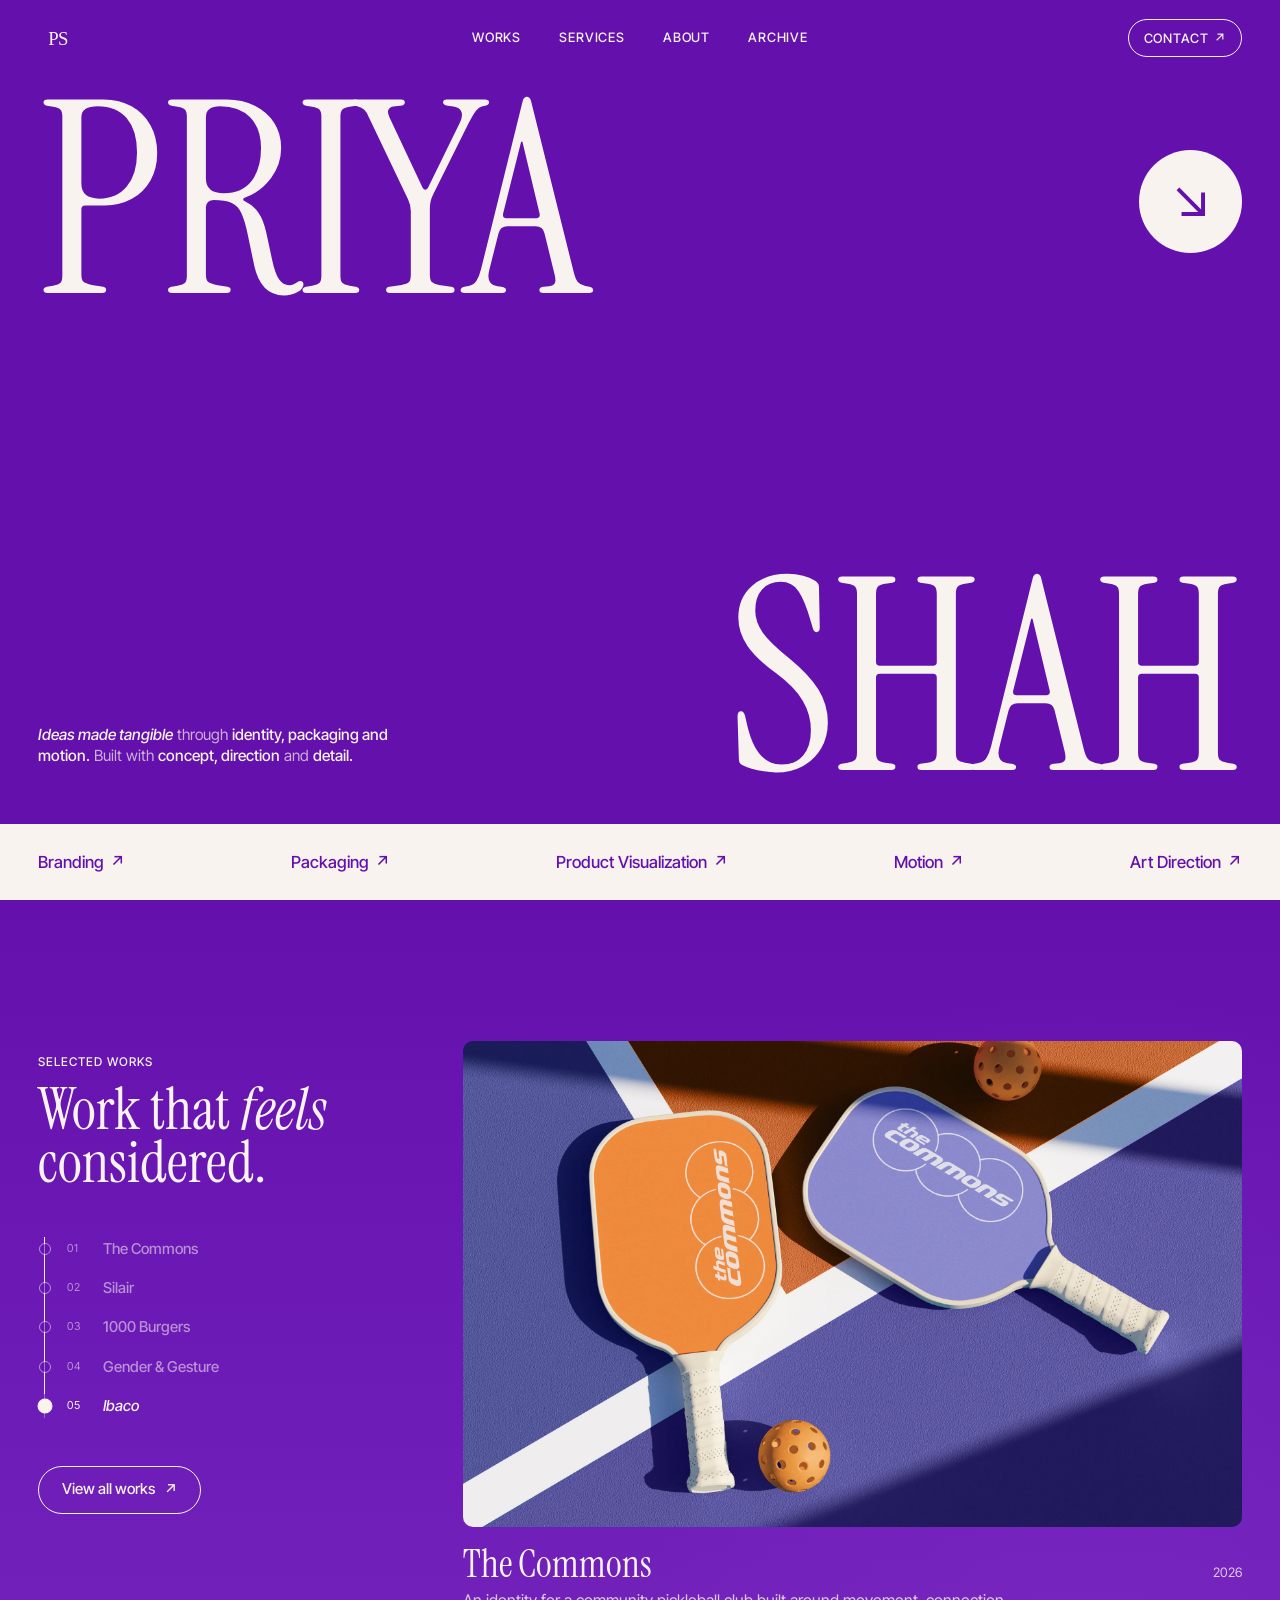
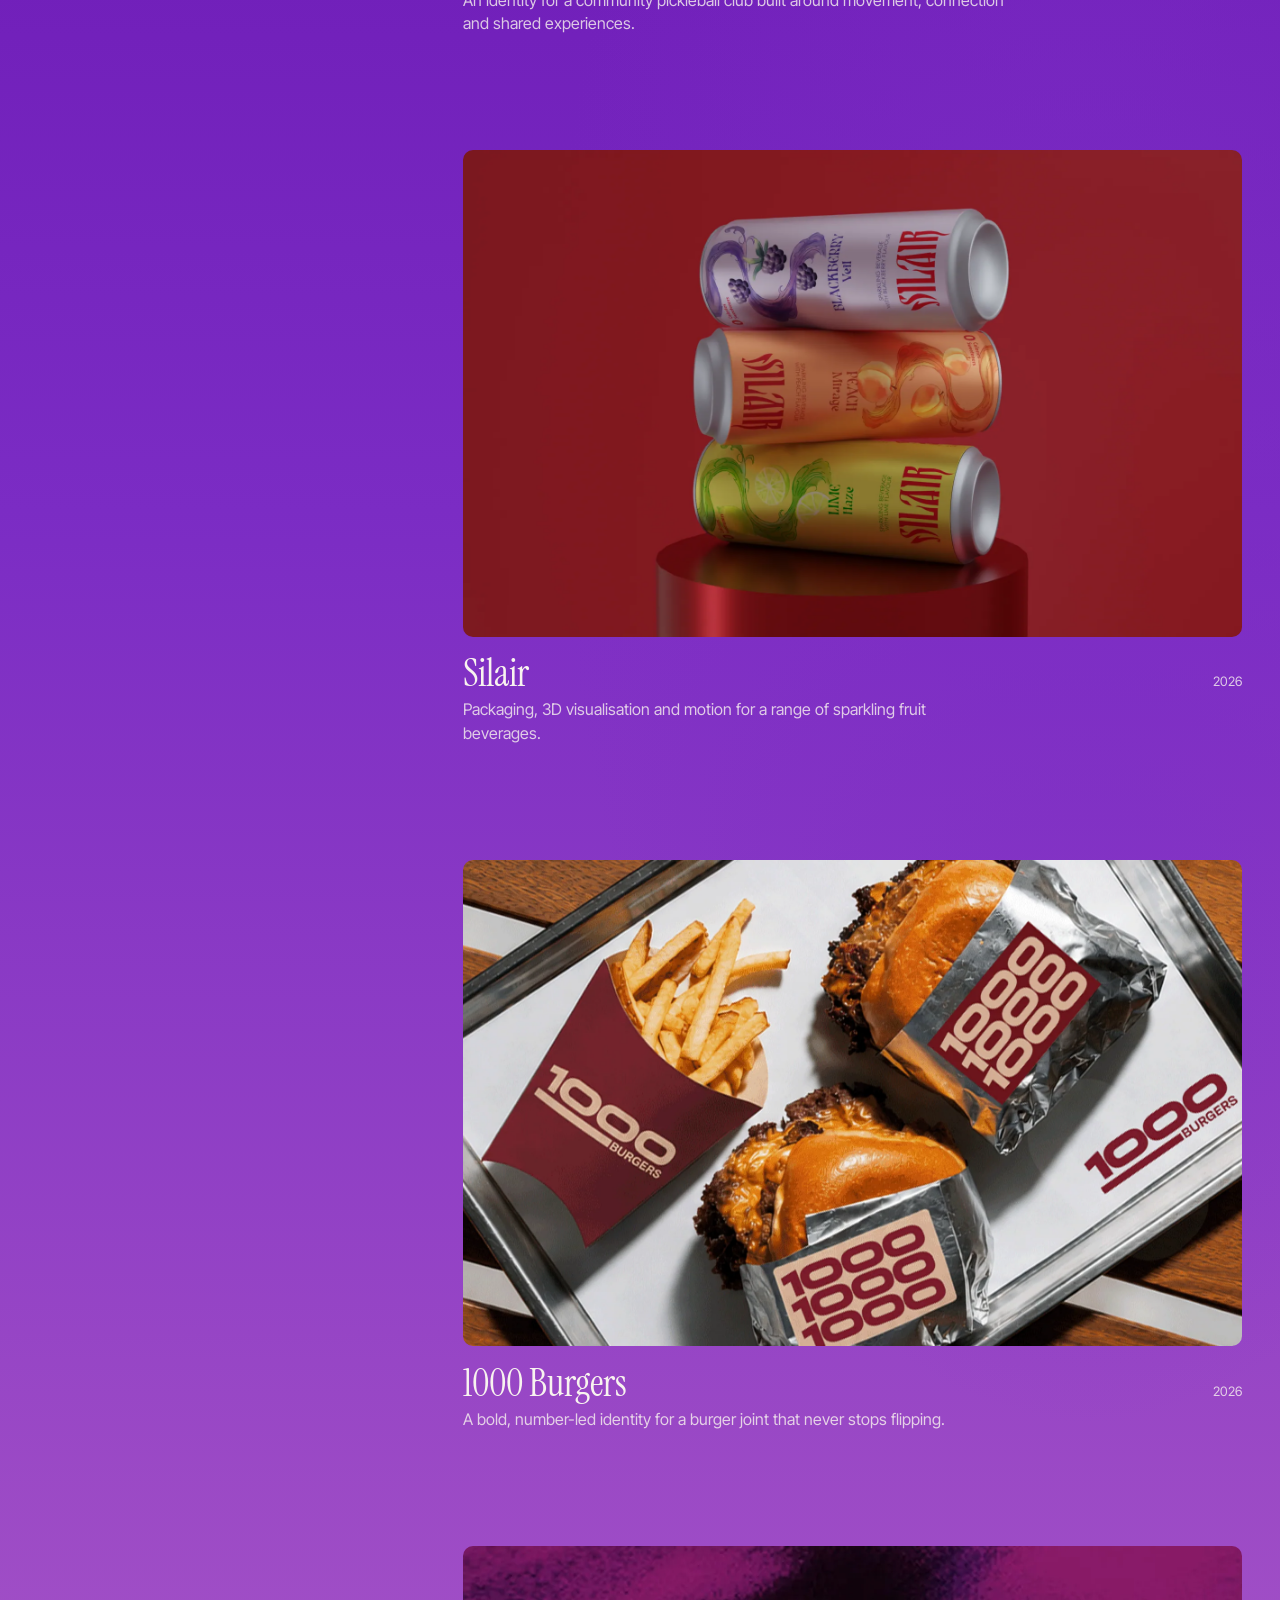
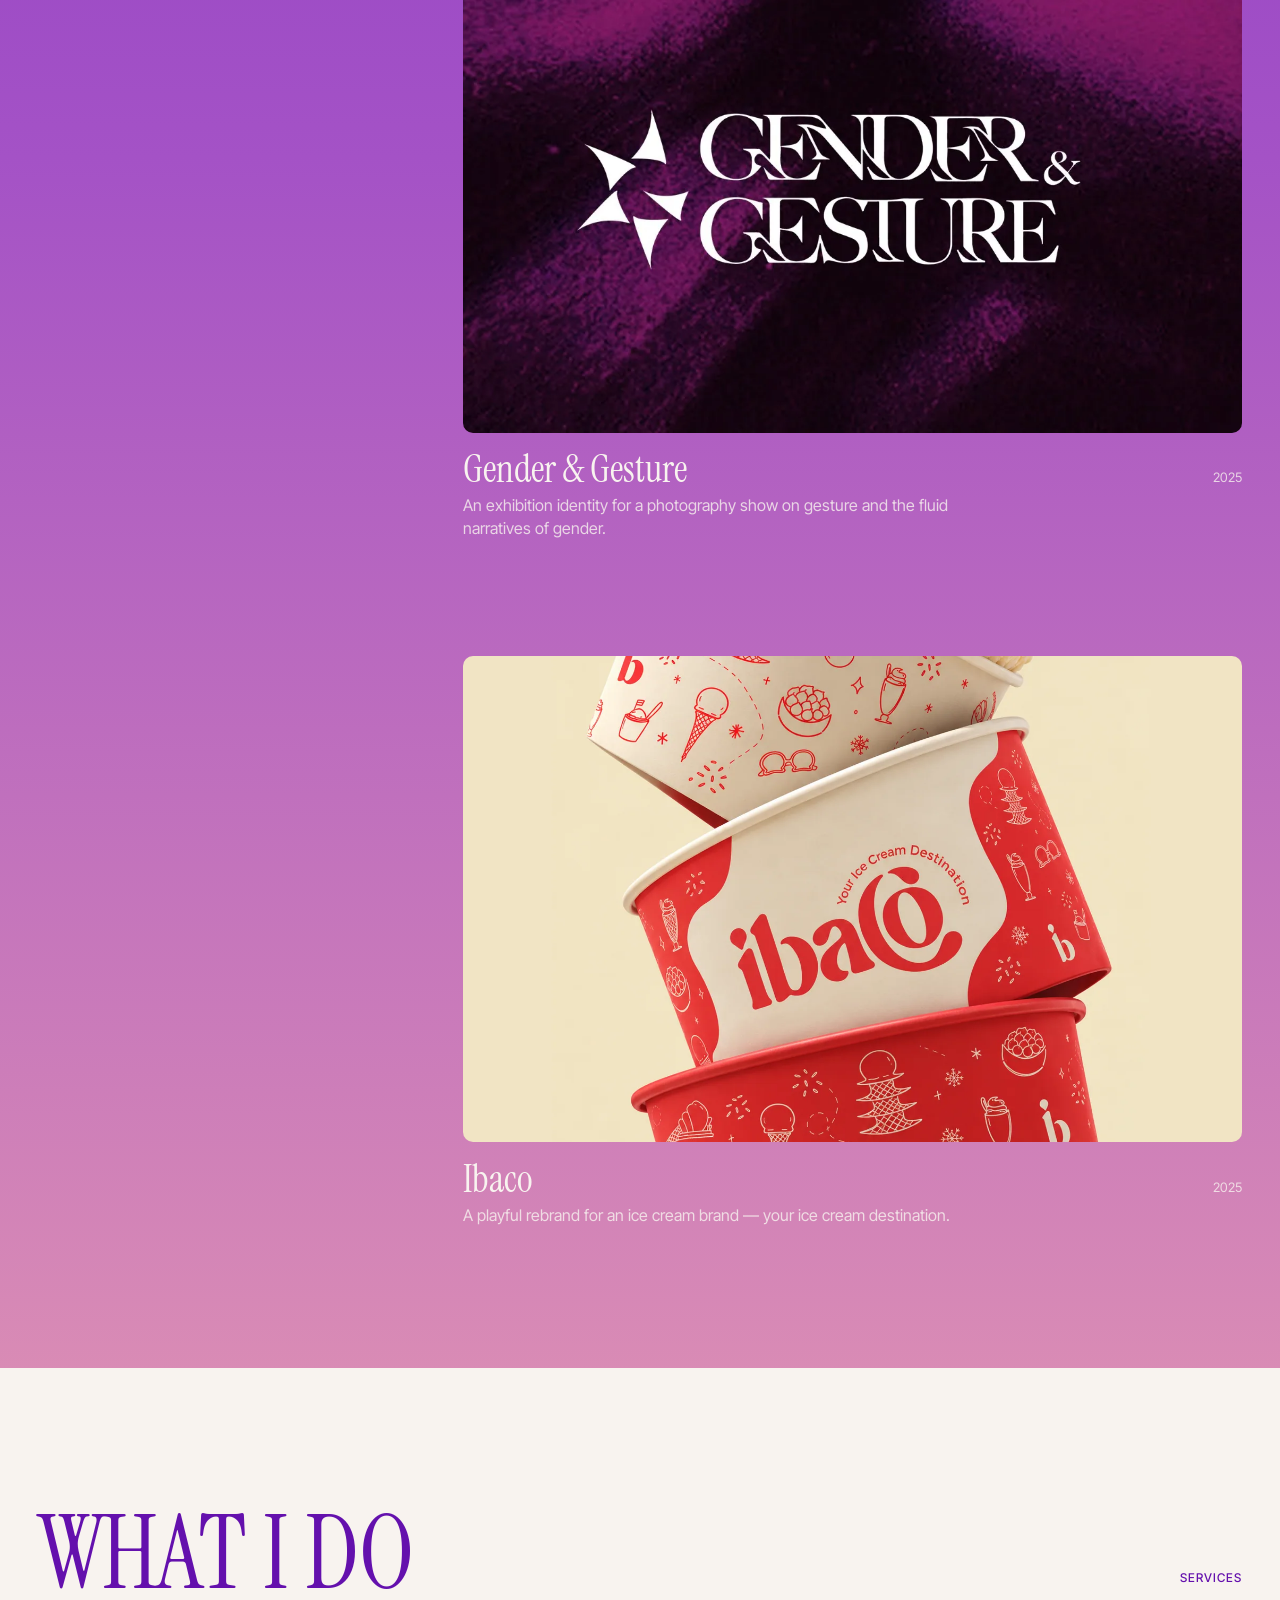
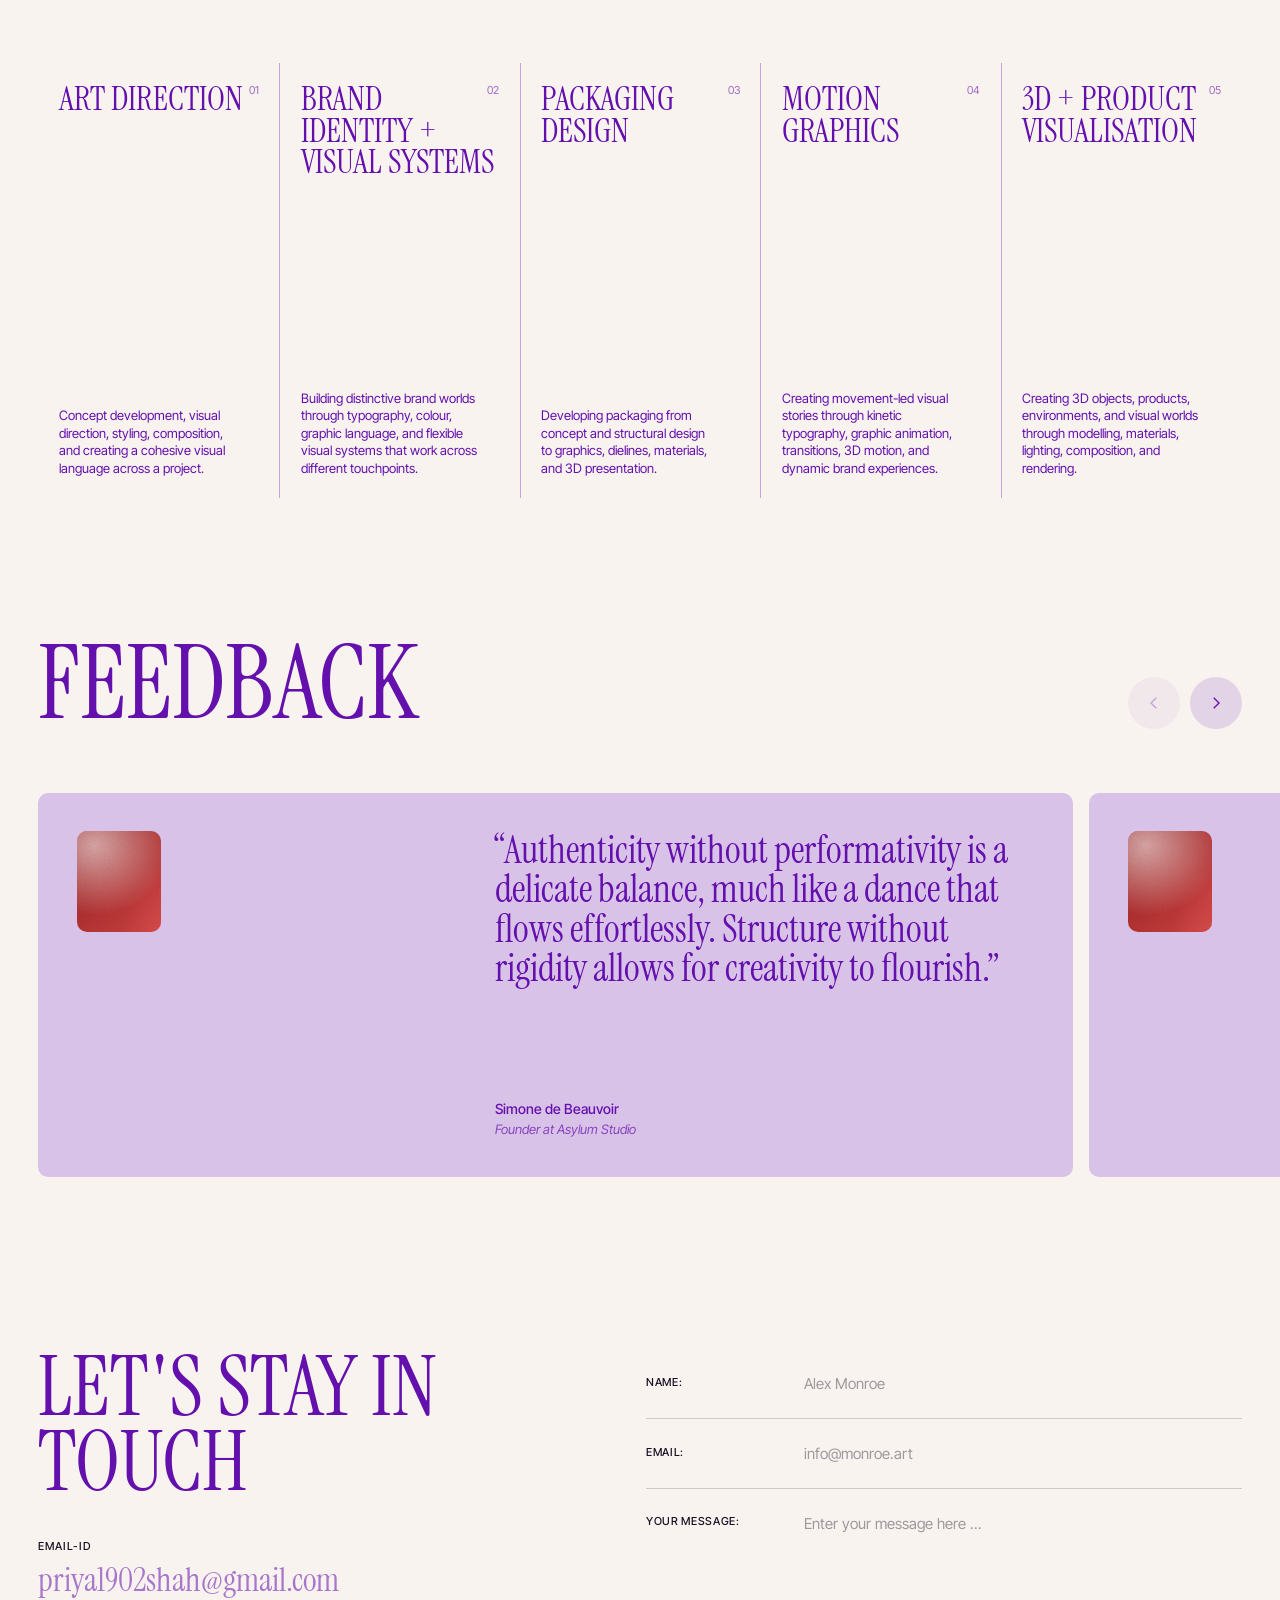
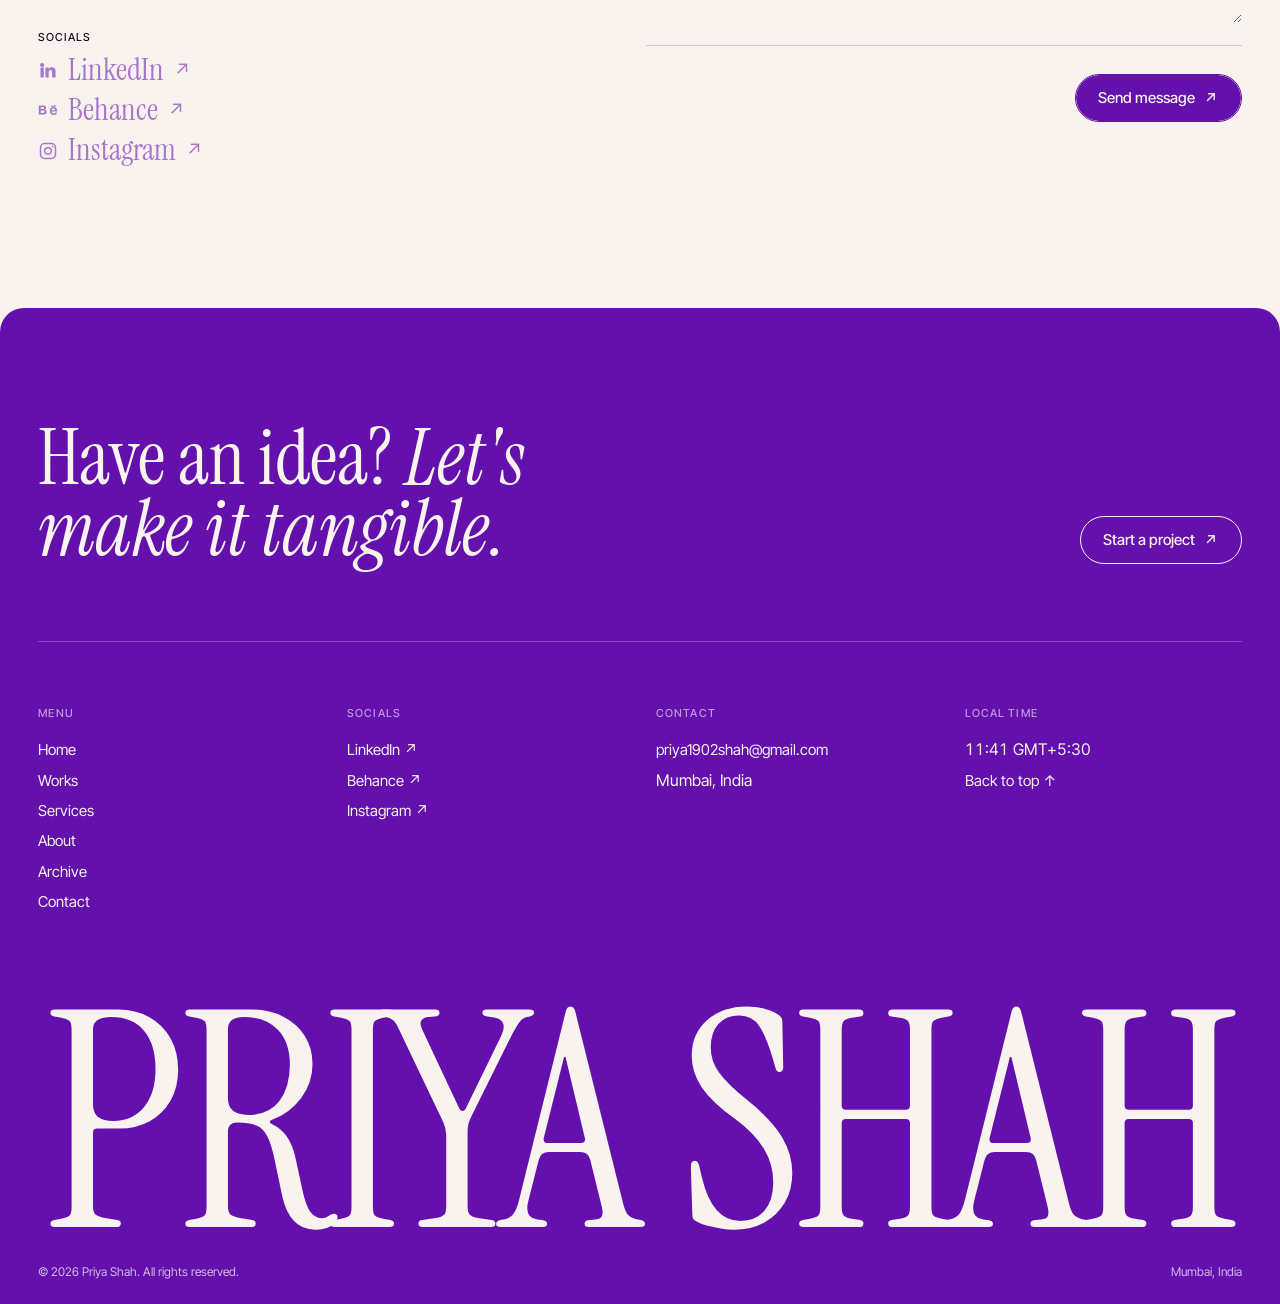
==== index.html @ e9322879 "Portfolio site with projects" ====
<!doctype html>
<html lang="en">
<head>
  <meta charset="utf-8">
  <meta name="viewport" content="width=device-width, initial-scale=1">
  <title>Priya Shah</title>
  <meta name="description" content="">
  <link rel="icon" href="assets/media/logo.svg" type="image/svg+xml">
  <link rel="preconnect" href="https://fonts.googleapis.com">
  <link rel="preconnect" href="https://fonts.gstatic.com" crossorigin>
  <!-- Fallback fonts. Add the licensed Aglio Picasso / Neue Montreal files to assets/fonts to use them instead. -->
  <link rel="stylesheet" href="https://fonts.googleapis.com/css2?family=Instrument+Serif:ital@0;1&family=Inter+Tight:ital,wght@0,400;0,500;1,400;1,500&display=swap">
  <link rel="stylesheet" href="assets/css/style.css">
</head>
<body data-page="home">
  <div class="loader" aria-hidden="true"><span>PS</span></div>
  <div id="app"></div>
  <script src="assets/js/main.js" defer></script>
</body>
</html>
---- assets/css/style.css ----
/* =========================================================
   Priya Shah — Portfolio
   Colours, fonts and radius are set from content/site.json
   (theme). The values below are only fallbacks.
   ========================================================= */

:root {
  --primary: #6410AD;
  --base: #F8F3EF;
  --ink: #1B1023;
  --tint: #D9C2E8;
  --radius: 10px;
  --font-display: "Aglio Picasso", "Instrument Serif", "Times New Roman", serif;
  --font-body: "Neue Montreal", "Inter Tight", "Helvetica Neue", Arial, sans-serif;

  --gutter: clamp(1rem, 3vw, 2.75rem);
  --header-h: 76px;
  --ease: cubic-bezier(.2, .8, .2, 1);
  --ease-io: cubic-bezier(.65, 0, .35, 1);
  --line: color-mix(in srgb, var(--primary) 35%, transparent);
}

*,
*::before,
*::after { box-sizing: border-box; }

html { -webkit-text-size-adjust: 100%; scroll-behavior: smooth; }
html.lock { overflow: hidden; }

body {
  margin: 0;
  background: var(--base);
  color: var(--primary);
  font-family: var(--font-body);
  font-size: 16px;
  line-height: 1.45;
  -webkit-font-smoothing: antialiased;
  text-rendering: optimizeLegibility;
  overflow-x: hidden;
}

img, video { display: block; max-width: 100%; }
a { color: inherit; text-decoration: none; }
button { font: inherit; color: inherit; background: none; border: 0; padding: 0; cursor: pointer; }
input, textarea { font: inherit; color: inherit; }
::selection { background: var(--primary); color: var(--base); }

.wrap { padding-inline: var(--gutter); }
.display { font-family: var(--font-display); font-weight: 400; line-height: .9; letter-spacing: -.01em; }
.eyebrow { font-size: 12px; letter-spacing: .08em; text-transform: uppercase; font-weight: 500; }
.sr-only { position: absolute; width: 1px; height: 1px; overflow: hidden; clip: rect(0 0 0 0); white-space: nowrap; }
em { font-style: italic; }

/* ---------- Loader ---------- */
.loader {
  position: fixed; inset: 0; z-index: 200; background: var(--primary);
  display: grid; place-items: center; transition: transform .9s var(--ease-io) .1s;
}
.loader span { font-family: var(--font-display); color: var(--base); font-size: clamp(3rem, 10vw, 7rem); animation: pulse 1.2s ease-in-out infinite; }
.is-ready .loader { transform: translateY(-100%); }
@keyframes pulse { 50% { opacity: .35; } }

/* ---------- Media + placeholders (10px radius everywhere) ---------- */
.media {
  position: relative; overflow: hidden; border-radius: var(--radius);
  background: var(--tint); isolation: isolate;
}
.media > img, .media > video { width: 100%; height: 100%; object-fit: cover; }
.media .hover-video { position: absolute; inset: 0; opacity: 0; transition: opacity .5s var(--ease); }
.ph {
  position: absolute; inset: 0;
  background:
    radial-gradient(120% 90% at 15% 10%, var(--c3, #fff) 0%, transparent 55%),
    radial-gradient(90% 120% at 90% 90%, var(--c2, #b07bdb) 0%, transparent 60%),
    linear-gradient(135deg, var(--c1, #6410AD), var(--c2, #b07bdb));
  background-size: 140% 140%;
  background-position: 0% 0%;
  transition: background-position 1.6s var(--ease);
}
.ph::after { /* film grain */
  content: ""; position: absolute; inset: 0; opacity: .22; mix-blend-mode: overlay;
  background-image: url("data:image/svg+xml,%3Csvg xmlns='http://www.w3.org/2000/svg' width='160' height='160'%3E%3Cfilter id='n'%3E%3CfeTurbulence type='fractalNoise' baseFrequency='.9' numOctaves='3'/%3E%3C/filter%3E%3Crect width='100%25' height='100%25' filter='url(%23n)'/%3E%3C/svg%3E");
}
.ph-label {
  position: absolute; left: 50%; top: 50%; transform: translate(-50%, -50%); z-index: 1;
  font-size: 11px; letter-spacing: .1em; text-transform: uppercase; color: rgba(255,255,255,.85);
  border: 1px dashed rgba(255,255,255,.55); border-radius: 999px; padding: .45em 1em; white-space: nowrap;
  display: inline-flex; gap: .5em; align-items: center;
}
.ph.is-video .ph-label::before { content: "▶"; font-size: 9px; }
.media.is-playing .ph { background-position: 100% 100%; }
.media.is-playing .hover-video { opacity: 1; }

/* ---------- Buttons: pill + italic text swap ---------- */
.btn {
  --bg: var(--primary); --fg: var(--base);
  position: relative; display: inline-flex; align-items: center; gap: .6em;
  height: 48px; padding: 0 1.5em; border-radius: 999px; overflow: hidden;
  border: 1px solid var(--bg); color: var(--bg); font-size: 15px; font-weight: 500;
  isolation: isolate; transition: color .45s var(--ease);
}
.btn::before {
  content: ""; position: absolute; inset: 0; z-index: -1; background: var(--bg);
  border-radius: 999px; transform: translateY(101%) scale(1, .6); transform-origin: bottom;
  transition: transform .55s var(--ease), border-radius .55s var(--ease);
}
.btn:hover::before, .btn:focus-visible::before { transform: translateY(0) scale(1, 1); }
.btn:hover, .btn:focus-visible { color: var(--fg); }
.btn.is-solid { color: var(--fg); }
.btn.is-solid::before { transform: none; }
.btn.is-solid:hover { color: var(--bg); }
.btn.is-solid:hover::before { transform: translateY(-101%) scale(1, .6); }
.btn.is-light { --bg: var(--base); --fg: var(--primary); }
.btn-arrow { display: inline-block; transition: transform .45s var(--ease); }
.btn:hover .btn-arrow { transform: rotate(45deg); }

.swap { position: relative; display: inline-block; overflow: hidden; vertical-align: top; line-height: 1.25; }
.swap > span { display: block; transition: transform .5s var(--ease); }
.swap > span + span { position: absolute; inset: 0; transform: translateY(105%); font-style: italic; }
a:hover > .swap > span:first-child, button:hover > .swap > span:first-child,
a:focus-visible > .swap > span:first-child { transform: translateY(-105%); }
a:hover > .swap > span + span, button:hover > .swap > span + span,
a:focus-visible > .swap > span + span { transform: translateY(0); }

/* ---------- Custom cursor (inverted) ---------- */
.cursor {
  position: fixed; left: 0; top: 0; z-index: 300; pointer-events: none;
  width: 14px; height: 14px; margin: -7px 0 0 -7px; border-radius: 999px;
  background: #fff; mix-blend-mode: difference;
  transition: width .35s var(--ease), height .35s var(--ease), margin .35s var(--ease), background .3s, opacity .3s;
  display: grid; place-items: center; opacity: 0;
}
.cursor.is-visible { opacity: 1; }
.cursor.is-link { width: 46px; height: 46px; margin: -23px 0 0 -23px; }
.cursor.is-label {
  width: 124px; height: 44px; margin: -22px 0 0 -62px; mix-blend-mode: normal;
  background: var(--base); color: var(--primary); box-shadow: 0 10px 30px -10px rgba(0,0,0,.35);
}
.cursor-text { font-size: 13px; font-weight: 500; white-space: nowrap; opacity: 0; transform: scale(.6); transition: opacity .25s, transform .35s var(--ease); }
.cursor.is-label .cursor-text { opacity: 1; transform: none; }
.cursor.is-down { transform: scale(.85); }
@media (hover: hover) and (pointer: fine) {
  .has-cursor, .has-cursor a, .has-cursor button, .has-cursor [data-cursor] { cursor: none; }
  .has-cursor input, .has-cursor textarea { cursor: text; }
}
@media (hover: none), (pointer: coarse) { .cursor { display: none; } }

/* ---------- Reveal on scroll ---------- */
.reveal { opacity: 0; transform: translateY(40px); transition: opacity 1s var(--ease), transform 1.1s var(--ease); transition-delay: var(--d, 0s); }
.reveal.is-in { opacity: 1; transform: none; }
.reveal-line { display: block; overflow: hidden; }
.reveal-line > span { display: block; transform: translateY(105%); transition: transform 1.1s var(--ease); transition-delay: var(--d, 0s); }
.is-in .reveal-line > span, .reveal-line.is-in > span { transform: none; }
@media (prefers-reduced-motion: reduce) {
  .reveal, .reveal-line > span { opacity: 1; transform: none; transition: none; }
  html { scroll-behavior: auto; }
}

/* ---------- Header (sticky) ---------- */
.header {
  position: fixed; inset: 0 0 auto 0; z-index: 100; height: var(--header-h);
  display: grid; grid-template-columns: 1fr auto 1fr; align-items: center; gap: 1rem;
  padding-inline: var(--gutter); color: var(--primary);
  transition: color .4s var(--ease), background .4s var(--ease), transform .5s var(--ease), height .4s var(--ease);
}
.header::before {
  content: ""; position: absolute; inset: 0; z-index: -1; opacity: 0;
  background: color-mix(in srgb, var(--base) 82%, transparent);
  backdrop-filter: blur(14px); -webkit-backdrop-filter: blur(14px);
  border-bottom: 1px solid color-mix(in srgb, var(--primary) 12%, transparent);
  transition: opacity .4s var(--ease);
}
.on-dark .header { color: var(--base); }
.is-scrolled .header { color: var(--primary); height: 64px; }
.is-scrolled .header::before { opacity: 1; }
.is-hidden-header .header { transform: translateY(-100%); }
.header-logo { justify-self: start; display: flex; align-items: center; gap: .7rem; height: 40px; }
.header-logo img { height: 100%; width: auto; border-radius: 8px; }
.header-logo-name { font-family: var(--font-display); font-size: 22px; line-height: 1; }
.header-nav { display: flex; gap: clamp(1.25rem, 3vw, 2.75rem); }
.header-nav a, .header-cta { font-size: 13px; letter-spacing: .06em; text-transform: uppercase; font-weight: 500; }
.header-nav a { position: relative; padding: .3em 0; }
.header-nav a::after {
  content: ""; position: absolute; left: 0; right: 0; bottom: 0; height: 1px; background: currentColor;
  transform: scaleX(0); transform-origin: right; transition: transform .45s var(--ease);
}
.header-nav a:hover::after, .header-nav a.is-active::after { transform: scaleX(1); transform-origin: left; }
.header-right { justify-self: end; display: flex; align-items: center; gap: 1.25rem; }
.header-cta { display: inline-flex; align-items: center; gap: .35em; height: 38px; padding: 0 1.1em; border: 1px solid currentColor; border-radius: 999px; transition: background .35s, color .35s; }
.header-cta:hover { background: currentColor; }
.header-cta:hover .swap { color: var(--base); }
.on-dark:not(.is-scrolled) .header-cta:hover .swap { color: var(--primary); }

.burger { width: 44px; height: 44px; border-radius: 999px; display: none; place-items: center; position: relative; border: 1px solid currentColor; }
.burger span { position: absolute; left: 13px; right: 13px; height: 1.5px; background: currentColor; transition: transform .5s var(--ease), top .5s var(--ease); }
.burger span:nth-child(1) { top: 17px; }
.burger span:nth-child(2) { top: 25px; }
.menu-open .burger span:nth-child(1) { top: 21px; transform: rotate(45deg); }
.menu-open .burger span:nth-child(2) { top: 21px; transform: rotate(-45deg); }
.menu-open .header { color: var(--base); }
.menu-open .header::before { opacity: 0; }

/* Fullscreen menu (monopo-style) */
.menu {
  position: fixed; inset: 0; z-index: 90; background: var(--primary); color: var(--base);
  display: flex; flex-direction: column; justify-content: space-between;
  padding: calc(var(--header-h) + 4vh) var(--gutter) var(--gutter);
  clip-path: inset(0 0 100% 0); transition: clip-path .8s var(--ease-io); visibility: hidden;
}
.menu-open .menu { clip-path: inset(0 0 0 0); visibility: visible; }
.menu-links { list-style: none; margin: 0; padding: 0; }
.menu-links li { overflow: hidden; border-bottom: 1px solid color-mix(in srgb, var(--base) 20%, transparent); }
.menu-links a {
  display: flex; align-items: baseline; gap: 1rem; padding: .15em 0;
  font-family: var(--font-display); font-size: clamp(3rem, 11vw, 7.5rem); line-height: 1.02;
  transform: translateY(110%); transition: transform .9s var(--ease), font-style .2s;
}
.menu-links a small { font-family: var(--font-body); font-size: 12px; letter-spacing: .1em; opacity: .6; }
.menu-links a:hover { font-style: italic; }
.menu-open .menu-links a { transform: none; transition-delay: calc(.25s + var(--i) * .06s); }
.menu-foot { display: flex; flex-wrap: wrap; justify-content: space-between; gap: 1rem; font-size: 14px; opacity: 0; transition: opacity .6s .5s; }
.menu-open .menu-foot { opacity: 1; }
.menu-foot .socials { display: flex; gap: 1.25rem; }

/* ---------- Hero ---------- */
.hero { position: relative; background: var(--primary); color: var(--base); overflow: hidden; }
.hero-bg { position: absolute; inset: 0; z-index: 0; }
.hero-bg img, .hero-bg video { width: 100%; height: 100%; object-fit: cover; }
.hero-inner { position: relative; z-index: 1; min-height: calc(100svh - 76px); padding: calc(var(--header-h) + 2vh) var(--gutter) var(--gutter); display: grid; }
.hero-name { margin: 0; font-family: var(--font-display); font-weight: 400; text-transform: uppercase; line-height: .8; letter-spacing: -.02em; }

.hero--split .hero-inner { grid-template-columns: 1fr auto; grid-template-rows: auto 1fr auto; }
.hero--split .hero-name { display: contents; }
.hero--split .hero-first { grid-column: 1; grid-row: 1; font-size: clamp(6rem, 21vw, 24rem); }
.hero--split .hero-last { grid-column: 1 / -1; grid-row: 3; justify-self: end; font-size: clamp(6rem, 21vw, 24rem); }
.hero--split .hero-tagline { grid-column: 1; grid-row: 2 / 4; align-self: end; margin-bottom: 1.5vw; max-width: 22rem; }
.hero--split .hero-circle { grid-column: 2; grid-row: 1; align-self: center; }

.hero--centered .hero-inner { place-content: center; text-align: center; gap: 4vh; }
.hero--centered .hero-name { white-space: nowrap; }
.hero--centered .hero-tagline { margin-inline: auto; max-width: 22rem; }
.hero--centered .hero-circle { display: none; }

.hero-tagline { font-size: clamp(14px, 1.2vw, 17px); line-height: 1.35; color: color-mix(in srgb, var(--base) 70%, transparent); }
.hero-tagline strong { color: var(--base); font-weight: 500; }
.hero-circle {
  width: clamp(76px, 8vw, 124px); aspect-ratio: 1; border-radius: 999px; background: var(--base); color: var(--primary);
  display: grid; place-items: center; transition: transform .6s var(--ease);
}
.hero-circle svg { width: 42%; height: 42%; transition: transform .6s var(--ease); }
.hero-circle:hover { transform: scale(1.08); }
.hero-circle:hover svg { transform: translate(8%, 8%); }

.hero-strip { background: var(--base); color: var(--primary); }
.hero-strip-inner { display: flex; justify-content: space-between; align-items: center; gap: 1rem; min-height: 76px; }
.hero-strip a { font-size: clamp(15px, 1.3vw, 19px); font-weight: 500; display: inline-flex; gap: .35em; align-items: center; }
.hero-strip .arr { display: inline-block; transition: transform .4s var(--ease); }
.hero-strip a:hover .arr { transform: translate(3px, -3px); }
.hero--centered + .hero-strip .hero-strip-inner { border-top: 1px solid var(--line); margin-top: 6vh; }
.hero--centered + .hero-strip a { font-size: 12px; letter-spacing: .06em; text-transform: uppercase; }
.hero--centered + .hero-strip .sep { opacity: .5; }

/* ---------- Section heads ---------- */
.section { padding-block: clamp(5rem, 11vw, 10rem); position: relative; }
.feedback { padding-bottom: clamp(1rem, 3vw, 2rem); }
.section-head { display: flex; align-items: end; justify-content: space-between; gap: 2rem; margin-bottom: clamp(2.5rem, 5vw, 4.5rem); }
.section-title { font-family: var(--font-display); font-size: clamp(3rem, 8vw, 7.5rem); line-height: .88; margin: 0; text-transform: uppercase; font-weight: 400; }
.rule-title { display: flex; align-items: center; gap: 1rem; margin-bottom: 1.5rem; }
.rule-title h2 { font-family: var(--font-display); font-weight: 400; font-size: clamp(2.2rem, 4vw, 3.5rem); margin: 0; text-transform: uppercase; line-height: 1; }
.rule-title .diamond { width: 12px; height: 12px; background: var(--primary); transform: rotate(45deg); flex: none; }
.rule-title .rule { flex: 1; height: 1px; background: var(--primary); }

/* ---------- Home: Works (monopo-style, sticky sidebar w/ nodes) ---------- */
.works-home { color: var(--base); overflow: clip; }
.works-home-bg { position: absolute; inset: 0; z-index: -1; }
.works-home-bg img { width: 100%; height: 100%; object-fit: cover; }
.works-home-grid { display: grid; grid-template-columns: minmax(220px, 30%) 1fr; gap: clamp(2rem, 5vw, 6rem); }
.works-side { position: sticky; top: calc(var(--header-h) + 3rem); align-self: start; }
.works-side h2 { font-family: var(--font-display); font-weight: 400; font-size: clamp(2.6rem, 4.5vw, 4.5rem); line-height: .92; margin: .8rem 0 2.5rem; }
.nodes { list-style: none; margin: 0 0 2.5rem; padding: 0 0 0 1px; position: relative; }
.nodes::before { content: ""; position: absolute; left: 6px; top: 8px; bottom: 8px; width: 1px; background: color-mix(in srgb, currentColor 35%, transparent); }
.nodes-progress { position: absolute; left: 6px; top: 8px; width: 1px; background: currentColor; height: 0; transition: height .6s var(--ease); }
.node { display: flex; align-items: center; gap: 1rem; padding: .55rem 0; opacity: .55; transition: opacity .4s; position: relative; width: 100%; text-align: left; }
.node:hover, .node.is-active { opacity: 1; }
.node-dot { width: 12px; height: 12px; border-radius: 99px; border: 1px solid currentColor; background: var(--primary); flex: none; transition: background .4s, transform .4s var(--ease); position: relative; z-index: 1; }
.node.is-active .node-dot { background: currentColor; transform: scale(1.25); }
.node-num { font-size: 11px; letter-spacing: .08em; width: 1.8em; }
.node-title { font-size: 15px; font-weight: 500; }
.node.is-active .node-title { font-style: italic; }

.works-list { display: grid; gap: clamp(4rem, 9vw, 8rem); }
.work-feature { display: block; }
.work-feature .media { aspect-ratio: 16 / 10; }
.work-feature .media .ph, .work-feature .media > img { transition: transform 1.2s var(--ease), background-position 1.6s var(--ease); }
.work-feature:hover .media > img, .work-feature:hover .ph { transform: scale(1.03); }
.work-feature-meta { display: flex; justify-content: space-between; align-items: baseline; gap: 1rem; margin-top: 1.1rem; }
.work-feature-meta h3 { margin: 0; font-family: var(--font-display); font-size: clamp(1.8rem, 3vw, 2.8rem); font-weight: 400; line-height: 1; }
.work-feature-meta p { margin: .35rem 0 0; opacity: .8; max-width: 34rem; }
.work-feature-year { font-size: 13px; opacity: .8; white-space: nowrap; }

.tags { display: flex; flex-wrap: wrap; gap: .35rem; }
.tag { font-size: 10px; letter-spacing: .08em; text-transform: uppercase; padding: .45em .8em; border-radius: 999px; background: rgba(255,255,255,.18); backdrop-filter: blur(6px); color: #fff; border: 1px solid rgba(255,255,255,.3); }
.tag.is-dark { background: transparent; color: inherit; border-color: currentColor; backdrop-filter: none; }

/* ---------- Services ---------- */
.services-grid { display: grid; grid-template-columns: repeat(5, 1fr); border-radius: var(--radius); overflow: hidden; background: var(--base); }
.service {
  position: relative; min-height: clamp(380px, 34vw, 520px); padding: clamp(1rem, 1.6vw, 1.6rem);
  display: flex; flex-direction: column; justify-content: space-between; gap: 2rem; isolation: isolate;
  border-left: 1px solid var(--line); transition: color .5s var(--ease); overflow: hidden;
}
.service:first-child { border-left: 0; }
.service-bg { position: absolute; inset: 0; z-index: -1; opacity: 0; transform: scale(1.08); transition: opacity .6s var(--ease), transform 1.2s var(--ease); border-radius: 0; }
.service-bg::after { content: ""; position: absolute; inset: 0; background: linear-gradient(to bottom, rgba(0,0,0,.25), rgba(0,0,0,.45)); }
.service:hover .service-bg, .service.is-open .service-bg { opacity: 1; transform: none; }
.service:hover, .service.is-open { color: var(--base); }
.service h3 { margin: 0; font-family: var(--font-display); font-weight: 400; text-transform: uppercase; font-size: clamp(1.7rem, 2.6vw, 2.75rem); line-height: .95; overflow-wrap: anywhere; }
.service p { margin: 0; font-size: 13px; line-height: 1.35; max-width: 22ch; }
.service-num { position: absolute; right: clamp(1rem, 1.6vw, 1.6rem); top: clamp(1rem, 1.6vw, 1.6rem); font-size: 11px; opacity: .6; }

/* ---------- Testimonials ---------- */
.feedback-nav { display: flex; gap: .6rem; }
.round-btn {
  width: 52px; height: 52px; border-radius: 999px; display: grid; place-items: center;
  background: color-mix(in srgb, var(--primary) 14%, transparent); color: var(--primary);
  transition: background .35s, color .35s, transform .35s var(--ease);
}
.round-btn:hover { background: var(--primary); color: var(--base); }
.round-btn:active { transform: scale(.92); }
.round-btn:disabled { opacity: .35; pointer-events: none; }
.round-btn svg { width: 18px; height: 18px; }
.feedback-track {
  display: grid; grid-auto-flow: column; grid-auto-columns: min(86%, 1100px); gap: 1rem;
  overflow-x: auto; scroll-snap-type: x mandatory; scrollbar-width: none; padding-inline: var(--gutter);
  scroll-padding-inline: var(--gutter); overscroll-behavior-x: contain;
}
.feedback-track::-webkit-scrollbar { display: none; }
.quote-card {
  scroll-snap-align: start; background: var(--tint); border-radius: var(--radius);
  padding: clamp(1.25rem, 3vw, 2.5rem); display: grid; grid-template-columns: 1fr 1.4fr; gap: 2rem;
  min-height: clamp(320px, 30vw, 420px);
}
.quote-avatar { width: 84px; aspect-ratio: 1 / 1.2; }
.quote-body { display: flex; flex-direction: column; justify-content: space-between; gap: 2rem; }
.quote-body blockquote { margin: 0; font-family: var(--font-display); font-size: clamp(1.6rem, 3vw, 3rem); line-height: 1.02; }
.quote-name { font-weight: 500; font-size: 14px; }
.quote-role { font-style: italic; font-size: 13px; opacity: .7; }

/* ---------- Contact ---------- */
.contact-grid { display: grid; grid-template-columns: 1fr 1.15fr; gap: clamp(2.5rem, 7vw, 8rem); align-items: start; }
.contact-title { font-family: var(--font-display); font-weight: 400; text-transform: uppercase; font-size: clamp(3rem, 6.5vw, 6rem); line-height: .9; margin: 0 0 2.5rem; }
.contact-label { font-size: 11px; letter-spacing: .08em; text-transform: uppercase; font-weight: 500; color: var(--ink); margin: 0 0 .4rem; }
.copy-email {
  position: relative; display: inline-flex; align-items: center; gap: .6rem; margin-bottom: 2rem;
  font-family: var(--font-display); font-size: clamp(1.6rem, 2.6vw, 2.4rem); line-height: 1.1;
  color: color-mix(in srgb, var(--primary) 55%, var(--base)); transition: color .3s; text-align: left;
  overflow-wrap: anywhere;
}
.copy-email:hover { color: var(--primary); }
.copy-icon { width: 24px; height: 24px; flex: none; opacity: 0; transform: translateX(-6px); transition: opacity .3s, transform .4s var(--ease); }
.copy-email:hover .copy-icon, .copy-email:focus-visible .copy-icon, .copy-email.is-copied .copy-icon { opacity: 1; transform: none; }
.copy-tip {
  position: absolute; left: 0; top: -2.2rem; font-family: var(--font-body); font-size: 12px; background: var(--primary); color: var(--base);
  padding: .35em .8em; border-radius: 999px; opacity: 0; transform: translateY(6px); transition: opacity .3s, transform .3s var(--ease); pointer-events: none; white-space: nowrap;
}
.copy-email:hover .copy-tip, .copy-email.is-copied .copy-tip { opacity: 1; transform: none; }
.social-list { display: grid; gap: .3rem; list-style: none; padding: 0; margin: 0; }
.social-link {
  display: inline-flex; align-items: center; gap: .6rem; font-family: var(--font-display); font-size: clamp(1.6rem, 2.4vw, 2.2rem); line-height: 1.15;
  color: color-mix(in srgb, var(--primary) 55%, var(--base)); transition: color .3s;
  background: linear-gradient(currentColor, currentColor) 0 100% / 0 1px no-repeat; transition: color .3s, background-size .5s var(--ease);
}
.social-link svg { width: 20px; height: 20px; }
.social-link .arr { font-family: var(--font-body); font-size: .6em; transition: transform .4s var(--ease); }
.social-link:hover { color: var(--primary); background-size: 100% 1px; }
.social-link:hover .arr { transform: translate(3px, -3px); }

.form { display: grid; }
.field { display: grid; grid-template-columns: 140px 1fr; gap: 1rem; padding: 1.4rem 0; border-bottom: 1px solid color-mix(in srgb, var(--ink) 18%, transparent); transition: border-color .3s; }
.field:focus-within { border-color: var(--primary); }
.field label { font-size: 11px; letter-spacing: .06em; text-transform: uppercase; color: var(--ink); font-weight: 500; padding-top: .2rem; }
.field input, .field textarea { border: 0; background: transparent; outline: none; width: 100%; color: var(--ink); font-size: 15px; resize: vertical; }
.field textarea { min-height: 7rem; }
.field ::placeholder { color: color-mix(in srgb, var(--ink) 40%, transparent); }
.form-foot { display: flex; justify-content: space-between; align-items: center; gap: 1rem; margin-top: 1.75rem; flex-wrap: wrap; }
.form-status { font-size: 14px; color: var(--ink); min-height: 1.4em; }
.form-status.is-error { color: #b3261e; }
.hp { position: absolute; left: -9999px; }

/* ---------- FAQ ---------- */
.faq-grid { display: grid; grid-template-columns: 1fr 1.6fr; gap: clamp(2rem, 6vw, 6rem); }
.faq-grid .section-title { position: sticky; top: calc(var(--header-h) + 2rem); align-self: start; }
.faq-list { border-top: 1px solid var(--line); }
.faq { border-bottom: 1px solid var(--line); transition: background .5s var(--ease), color .5s var(--ease); border-radius: 0; }
.faq.is-open { background: var(--primary); color: var(--base); border-radius: var(--radius); border-color: transparent; }
.faq-q { width: 100%; display: grid; grid-template-columns: 3rem 1fr 32px; align-items: center; gap: 1rem; padding: 1.3rem 1rem; text-align: left; font-size: clamp(15px, 1.3vw, 18px); font-weight: 500; }
.faq-q .n { font-size: 11px; opacity: .6; }
.faq-q:hover .q { font-style: italic; }
.faq-icon { width: 32px; height: 32px; border-radius: 99px; background: var(--primary); color: var(--base); display: grid; place-items: center; transition: transform .5s var(--ease), background .4s, color .4s; }
.faq-icon svg { width: 14px; height: 14px; }
.faq-icon .v { transition: transform .5s var(--ease); transform-origin: center; }
.faq.is-open .faq-icon { background: var(--base); color: var(--primary); transform: rotate(180deg); }
.faq.is-open .faq-icon .v { transform: scaleY(0); }
.faq-a { display: grid; grid-template-rows: 0fr; transition: grid-template-rows .55s var(--ease); }
.faq.is-open .faq-a { grid-template-rows: 1fr; }
.faq-a > div { overflow: hidden; }
.faq-a p { margin: 0; padding: 0 1rem 1.5rem calc(3rem + 2rem); max-width: 48rem; opacity: .9; }

/* ---------- Footer (Reifler-inspired) ---------- */
.footer { background: var(--primary); color: var(--base); padding-top: clamp(4rem, 9vw, 8rem); overflow: hidden; border-radius: calc(var(--radius) * 2.4) calc(var(--radius) * 2.4) 0 0; margin-top: -1px; }
.footer-top { display: flex; justify-content: space-between; align-items: end; gap: 2rem; flex-wrap: wrap; padding-bottom: clamp(3rem, 6vw, 5rem); border-bottom: 1px solid color-mix(in srgb, var(--base) 25%, transparent); }
.footer-top h2 { margin: 0; font-family: var(--font-display); font-weight: 400; font-size: clamp(2.6rem, 6vw, 5.5rem); line-height: .92; max-width: 14ch; }
.footer-cols { display: grid; grid-template-columns: repeat(4, 1fr); gap: 2rem; padding-block: clamp(2.5rem, 5vw, 4rem); }
.footer-cols h4 { margin: 0 0 1rem; font-size: 11px; letter-spacing: .1em; text-transform: uppercase; font-weight: 500; opacity: .6; }
.footer-cols ul { list-style: none; margin: 0; padding: 0; display: grid; gap: .45rem; }
.footer-cols a, .footer-cols button { font-size: 15px; display: inline-flex; }
.footer-link { background: linear-gradient(currentColor, currentColor) 0 100% / 0 1px no-repeat; transition: background-size .45s var(--ease); }
.footer-link:hover { background-size: 100% 1px; }
.footer-time { font-variant-numeric: tabular-nums; }
.footer-word { font-family: var(--font-display); text-transform: uppercase; line-height: .78; white-space: nowrap; margin: 0; letter-spacing: -.02em; text-align: center; padding-top: .1em; user-select: none; }
.footer-bottom { display: flex; justify-content: space-between; gap: 1rem; flex-wrap: wrap; font-size: 12px; opacity: .75; padding-block: 1.25rem 1.5rem; }

/* ---------- Works page ---------- */
.page-head { padding-top: calc(var(--header-h) + clamp(3rem, 8vw, 7rem)); padding-bottom: clamp(2rem, 4vw, 3.5rem); display: flex; justify-content: space-between; align-items: end; gap: 2rem; flex-wrap: wrap; }
.page-title { font-family: var(--font-display); font-weight: 400; font-size: clamp(4rem, 12vw, 11rem); line-height: .82; margin: 0; }
.page-desc { max-width: 22rem; margin: 1.25rem 0 0; color: color-mix(in srgb, var(--ink) 55%, transparent); font-size: 15px; }
.page-desc strong { color: var(--ink); font-weight: 500; }
.filters { display: flex; flex-wrap: wrap; gap: .5rem; }
.filter { height: 38px; padding: 0 1.1em; border-radius: 999px; border: 1px solid var(--line); font-size: 13px; font-weight: 500; transition: background .35s, color .35s, border-color .35s; display: inline-flex; align-items: center; gap: .4em; }
.filter sup { font-size: 9px; opacity: .7; }
.filter:hover { border-color: var(--primary); }
.filter.is-active { background: var(--primary); color: var(--base); border-color: var(--primary); }

.works-grid { display: grid; grid-template-columns: repeat(2, 1fr); gap: clamp(.6rem, 1vw, 1rem); padding-bottom: clamp(5rem, 10vw, 9rem); }
.work-card { position: relative; display: block; color: #fff; }
.work-card .media { aspect-ratio: 1 / 1; }
.work-card.is-hidden { display: none; }
.work-card-ui { position: absolute; inset: 0; z-index: 2; padding: clamp(.9rem, 1.4vw, 1.4rem); display: flex; flex-direction: column; justify-content: space-between; pointer-events: none; }
.work-card-top { display: flex; justify-content: space-between; align-items: start; gap: 1rem; }
.work-card-title { font-size: clamp(14px, 1.2vw, 17px); font-weight: 500; text-shadow: 0 1px 12px rgba(0,0,0,.2); }
.work-card-arrow { width: 30px; height: 30px; border-radius: 99px; background: rgba(255,255,255,.22); backdrop-filter: blur(8px); display: grid; place-items: center; transition: transform .5s var(--ease), background .4s, color .4s; }
.work-card-arrow svg { width: 12px; height: 12px; }
.work-card:hover .work-card-arrow { background: var(--base); color: var(--primary); transform: rotate(45deg); }
.work-card .media > img, .work-card .ph { transition: transform 1.2s var(--ease), background-position 1.6s var(--ease); }
.work-card:hover .media > img, .work-card:hover .ph { transform: scale(1.04); }
.works-grid .work-card:nth-child(n) { animation: none; }

/* ---------- Work detail ---------- */
.case-hero { min-height: 100svh; padding-top: var(--header-h); display: grid; grid-template-columns: 1fr 1.25fr; }
.case-info { padding: clamp(2rem, 4vw, 4rem) var(--gutter) var(--gutter); display: flex; flex-direction: column; gap: clamp(2rem, 5vw, 4rem); }
.case-title-row { display: grid; grid-template-columns: auto 1fr; gap: 1.25rem; align-items: start; }
.case-num { font-size: clamp(1.2rem, 2vw, 1.8rem); opacity: .45; font-variant-numeric: tabular-nums; padding-top: .4em; }
.case-title { margin: 0; font-family: var(--font-display); font-weight: 400; font-size: clamp(3.2rem, 7vw, 7rem); line-height: .86; }
.case-meta { display: grid; grid-template-columns: 6rem 1fr; gap: 1rem; font-size: 13px; color: var(--ink); }
.case-meta-label { opacity: .5; font-size: 11px; letter-spacing: .06em; text-transform: uppercase; padding-top: .2rem; }
.case-table { display: grid; }
.case-row { display: grid; grid-template-columns: 6rem 1fr; gap: 1rem; padding: .6rem 0; border-bottom: 1px solid color-mix(in srgb, var(--ink) 14%, transparent); }
.case-row:first-child { border-top: 1px solid color-mix(in srgb, var(--ink) 14%, transparent); }
.case-row dt { opacity: .55; }
.case-row dd { margin: 0; }
.case-row dd ul { list-style: none; margin: 0; padding: 0; }
.case-info-text { font-size: 15px; line-height: 1.55; max-width: 34rem; margin: 0; }
.case-media { padding: var(--gutter) var(--gutter) var(--gutter) 0; position: sticky; top: 0; height: 100svh; padding-top: calc(var(--header-h) + .5rem); }
.case-media .media { height: 100%; }

.case-blocks { display: grid; gap: clamp(.5rem, 1vw, 1rem); padding-inline: 0; }
.cb-media .media { width: 100%; }
.cb-pair { display: grid; grid-template-columns: 1fr 1fr; gap: clamp(.5rem, 1vw, 1rem); }
.cb-text { display: grid; grid-template-columns: 1fr 1.6fr; gap: 2rem; padding: clamp(4rem, 9vw, 8rem) var(--gutter); color: var(--ink); }
.cb-text h3 { margin: 0; font-family: var(--font-display); font-weight: 400; font-size: clamp(2rem, 3.4vw, 3.2rem); color: var(--primary); line-height: 1; }
.cb-text p { margin: 0; font-size: clamp(17px, 1.6vw, 22px); line-height: 1.45; max-width: 44rem; }
.cb-credits { padding: clamp(4rem, 8vw, 7rem) var(--gutter); display: grid; grid-template-columns: 1fr 1.6fr; gap: 2rem; color: var(--ink); }
.cb-credits h3 { margin: 0; font-size: 11px; letter-spacing: .1em; text-transform: uppercase; font-weight: 500; color: var(--primary); }
.cb-credits dl { margin: 0; display: grid; grid-template-columns: repeat(auto-fill, minmax(180px, 1fr)); gap: 1.5rem 2rem; }
.cb-credits dt { font-size: 11px; letter-spacing: .06em; text-transform: uppercase; opacity: .55; margin-bottom: .3rem; }
.cb-credits dd { margin: 0; font-size: 15px; }
/* edge-to-edge: media blocks have no side padding */
.case-blocks > .cb-media, .case-blocks > .cb-pair { padding: 0; }

.more-work { border-top: 1px solid var(--line); }
.more-grid { display: grid; grid-template-columns: repeat(3, 1fr); gap: clamp(.6rem, 1vw, 1rem); }
.more-grid .work-card .media { aspect-ratio: 4 / 5; }
.center { display: flex; justify-content: center; margin-top: clamp(2.5rem, 5vw, 4rem); }

/* ---------- About ---------- */
.about-intro { padding-top: calc(var(--header-h) + clamp(3rem, 7vw, 6rem)); display: grid; grid-template-columns: 1.5fr 1fr; gap: clamp(2rem, 6vw, 6rem); align-items: end; }
.about-intro h1 { margin: 1rem 0 0; font-family: var(--font-display); font-weight: 400; font-size: clamp(2.8rem, 6.4vw, 6.6rem); line-height: .92; }
.about-intro p { color: var(--ink); max-width: 34rem; font-size: 17px; margin: 2rem 0 0; }
.about-portrait .media { aspect-ratio: 4 / 5; }

.process-desc { max-width: 24rem; color: color-mix(in srgb, var(--ink) 60%, transparent); font-size: 14px; margin: 0 0 clamp(2.5rem, 5vw, 4rem); }
.process-grid { display: grid; grid-template-columns: repeat(3, 1fr); gap: 1rem; }
.step { background: var(--tint); border-radius: var(--radius); padding: 1.25rem; min-height: clamp(260px, 24vw, 340px); display: flex; flex-direction: column; justify-content: space-between; position: relative; overflow: hidden; transition: background .5s var(--ease), color .5s var(--ease), transform .6s var(--ease); }
.step:hover { background: var(--primary); color: var(--base); transform: translateY(-6px); }
.step-dots { display: flex; gap: 5px; }
.step-dots i { width: 6px; height: 6px; border-radius: 9px; background: var(--base); }
.step-dots i:first-child { background: var(--primary); }
.step:hover .step-dots i:first-child { background: var(--base); }
.step-num { position: absolute; right: .6rem; top: -.1em; font-family: var(--font-body); font-weight: 500; font-size: clamp(5rem, 9vw, 8.5rem); line-height: 1; color: var(--base); letter-spacing: -.05em; }
.step h3 { margin: 0 0 .5rem; font-family: var(--font-display); font-weight: 400; font-size: clamp(1.4rem, 2vw, 1.9rem); }
.step p { margin: 0; font-size: 14px; max-width: 30ch; }

.exp-wrap .rule-title { flex-direction: row-reverse; }
.exp-list { list-style: none; margin: 0 0 0 auto; padding: 0; max-width: 760px; }
.exp-item { display: flex; justify-content: space-between; gap: 1rem; padding: 1rem 0; border-bottom: 1px solid var(--line); font-size: clamp(14px, 1.2vw, 17px); position: relative; transition: padding .5s var(--ease); }
.exp-item:hover { padding-inline: .75rem; }
.exp-item:hover .exp-role { font-style: italic; }
.exp-period { white-space: nowrap; font-variant-numeric: tabular-nums; }

/* ---------- Archive ---------- */
.archive-grid { columns: 4 260px; column-gap: clamp(.5rem, 1vw, 1rem); padding-bottom: clamp(5rem, 10vw, 9rem); }
.archive-item { break-inside: avoid; margin-bottom: clamp(.5rem, 1vw, 1rem); display: block; width: 100%; position: relative; text-align: left; }
.archive-item.is-hidden { display: none; }
.archive-item .media > img, .archive-item .ph { transition: transform 1s var(--ease), background-position 1.6s var(--ease); }
.archive-item:hover .media > img, .archive-item:hover .ph { transform: scale(1.04); }
.archive-cap { position: absolute; left: .75rem; bottom: .75rem; z-index: 2; font-size: 12px; color: #fff; background: rgba(0,0,0,.28); backdrop-filter: blur(8px); padding: .35em .75em; border-radius: 999px; opacity: 0; transform: translateY(6px); transition: opacity .35s, transform .45s var(--ease); }
.archive-item:hover .archive-cap { opacity: 1; transform: none; }

.lightbox { position: fixed; inset: 0; z-index: 150; background: color-mix(in srgb, var(--ink) 92%, transparent); display: grid; place-items: center; padding: 5vw; opacity: 0; visibility: hidden; transition: opacity .4s, visibility .4s; }
.lightbox.is-open { opacity: 1; visibility: visible; }
.lightbox-inner { width: min(1100px, 100%); max-height: 86svh; display: grid; place-items: center; }
.lightbox-inner .media { width: 100%; max-height: 86svh; }
.lightbox-close { position: absolute; top: 1.25rem; right: 1.25rem; width: 48px; height: 48px; border-radius: 99px; background: var(--base); color: var(--primary); display: grid; place-items: center; font-size: 22px; }
.lightbox-cap { color: var(--base); margin-top: 1rem; font-size: 14px; opacity: .8; }

/* ---------- Responsive: tablet ---------- */
@media (max-width: 1024px) {
  .header-nav, .header-cta { display: none; }
  .burger { display: grid; }
  .header { grid-template-columns: 1fr auto; }
  .services-grid { grid-template-columns: repeat(2, 1fr); }
  .service { border-left: 0; border-top: 1px solid var(--line); min-height: 300px; }
  .service:nth-child(even) { border-left: 1px solid var(--line); }
  .service:nth-child(-n+2) { border-top: 0; }
  .service:last-child { grid-column: 1 / -1; }
  .works-home-grid { grid-template-columns: 1fr; }
  .works-side { position: relative; top: 0; }
  .nodes { display: none; }
  .footer-cols { grid-template-columns: repeat(2, 1fr); }
  .case-hero { grid-template-columns: 1fr; }
  .case-media { position: relative; height: auto; padding: 0 var(--gutter) var(--gutter); }
  .case-media .media { aspect-ratio: 4 / 5; height: auto; }
  .more-grid { grid-template-columns: repeat(2, 1fr); }
  .more-grid > :nth-child(3) { display: none; }
  .about-intro { grid-template-columns: 1fr; }
  .about-portrait { max-width: 520px; }
  .faq-grid { grid-template-columns: 1fr; }
  .faq-grid .section-title { position: static; }
  .contact-grid { grid-template-columns: 1fr; }
  .hero-strip-inner { overflow-x: auto; scrollbar-width: none; gap: 2rem; }
  .hero-strip a { white-space: nowrap; }
}

/* ---------- Responsive: phone ---------- */
@media (max-width: 640px) {
  :root { --header-h: 64px; }
  .hero--split .hero-inner { grid-template-columns: 1fr; grid-template-rows: auto auto 1fr auto; min-height: 88svh; }
  .hero--split .hero-first { font-size: 30vw; grid-row: 2; }
  .hero--split .hero-last { font-size: 30vw; grid-row: 3; align-self: start; }
  .hero--split .hero-circle { grid-column: 1; grid-row: 1; justify-self: end; margin: 1rem 0; width: 64px; }
  .hero--split .hero-tagline { grid-column: 1; grid-row: 4; margin: 1.5rem 0 0; }
  .hero--centered .hero-inner { min-height: 80svh; }
  .services-grid { grid-template-columns: 1fr; }
  .service, .service:nth-child(even) { border-left: 0; border-top: 1px solid var(--line); min-height: 220px; }
  .service:first-child { border-top: 0; }
  .service:nth-child(2) { border-top: 1px solid var(--line); }
  .quote-card { grid-template-columns: 1fr; grid-auto-columns: 92%; }
  .feedback-track { grid-auto-columns: 90%; }
  .section-head { flex-wrap: wrap; align-items: start; }
  .works-grid { grid-template-columns: 1fr; }
  .more-grid { grid-template-columns: 1fr; }
  .more-grid > :nth-child(3) { display: block; }
  .field { grid-template-columns: 1fr; gap: .5rem; }
  .footer-cols { grid-template-columns: 1fr 1fr; }
  .cb-text, .cb-credits { grid-template-columns: 1fr; }
  .cb-pair { grid-template-columns: 1fr; }
  .process-grid { grid-template-columns: 1fr; }
  .faq-q { grid-template-columns: 2rem 1fr 32px; padding-inline: .5rem; }
  .faq-a p { padding-left: 3rem; padding-right: .75rem; }
  .exp-item { flex-direction: column; gap: .2rem; }
  .archive-grid { columns: 2 140px; }
  .case-row, .case-meta { grid-template-columns: 5rem 1fr; }
}
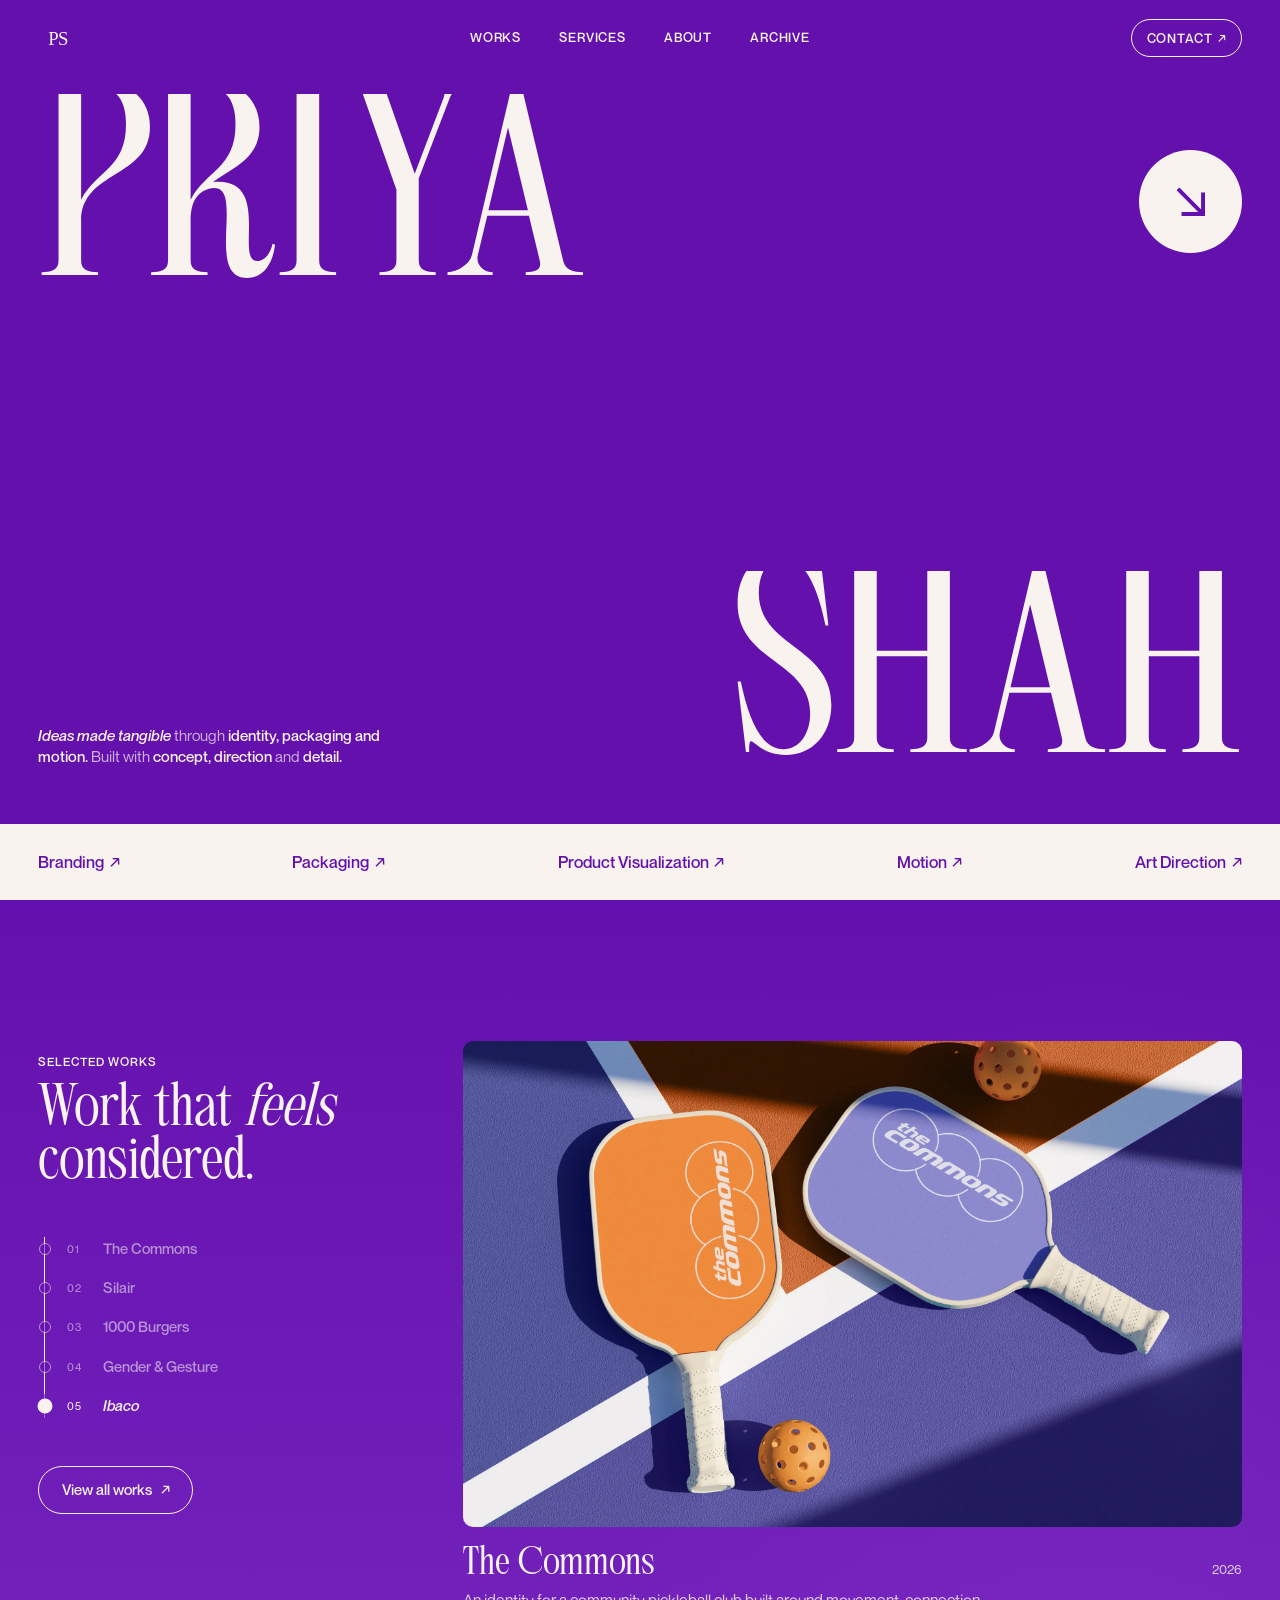
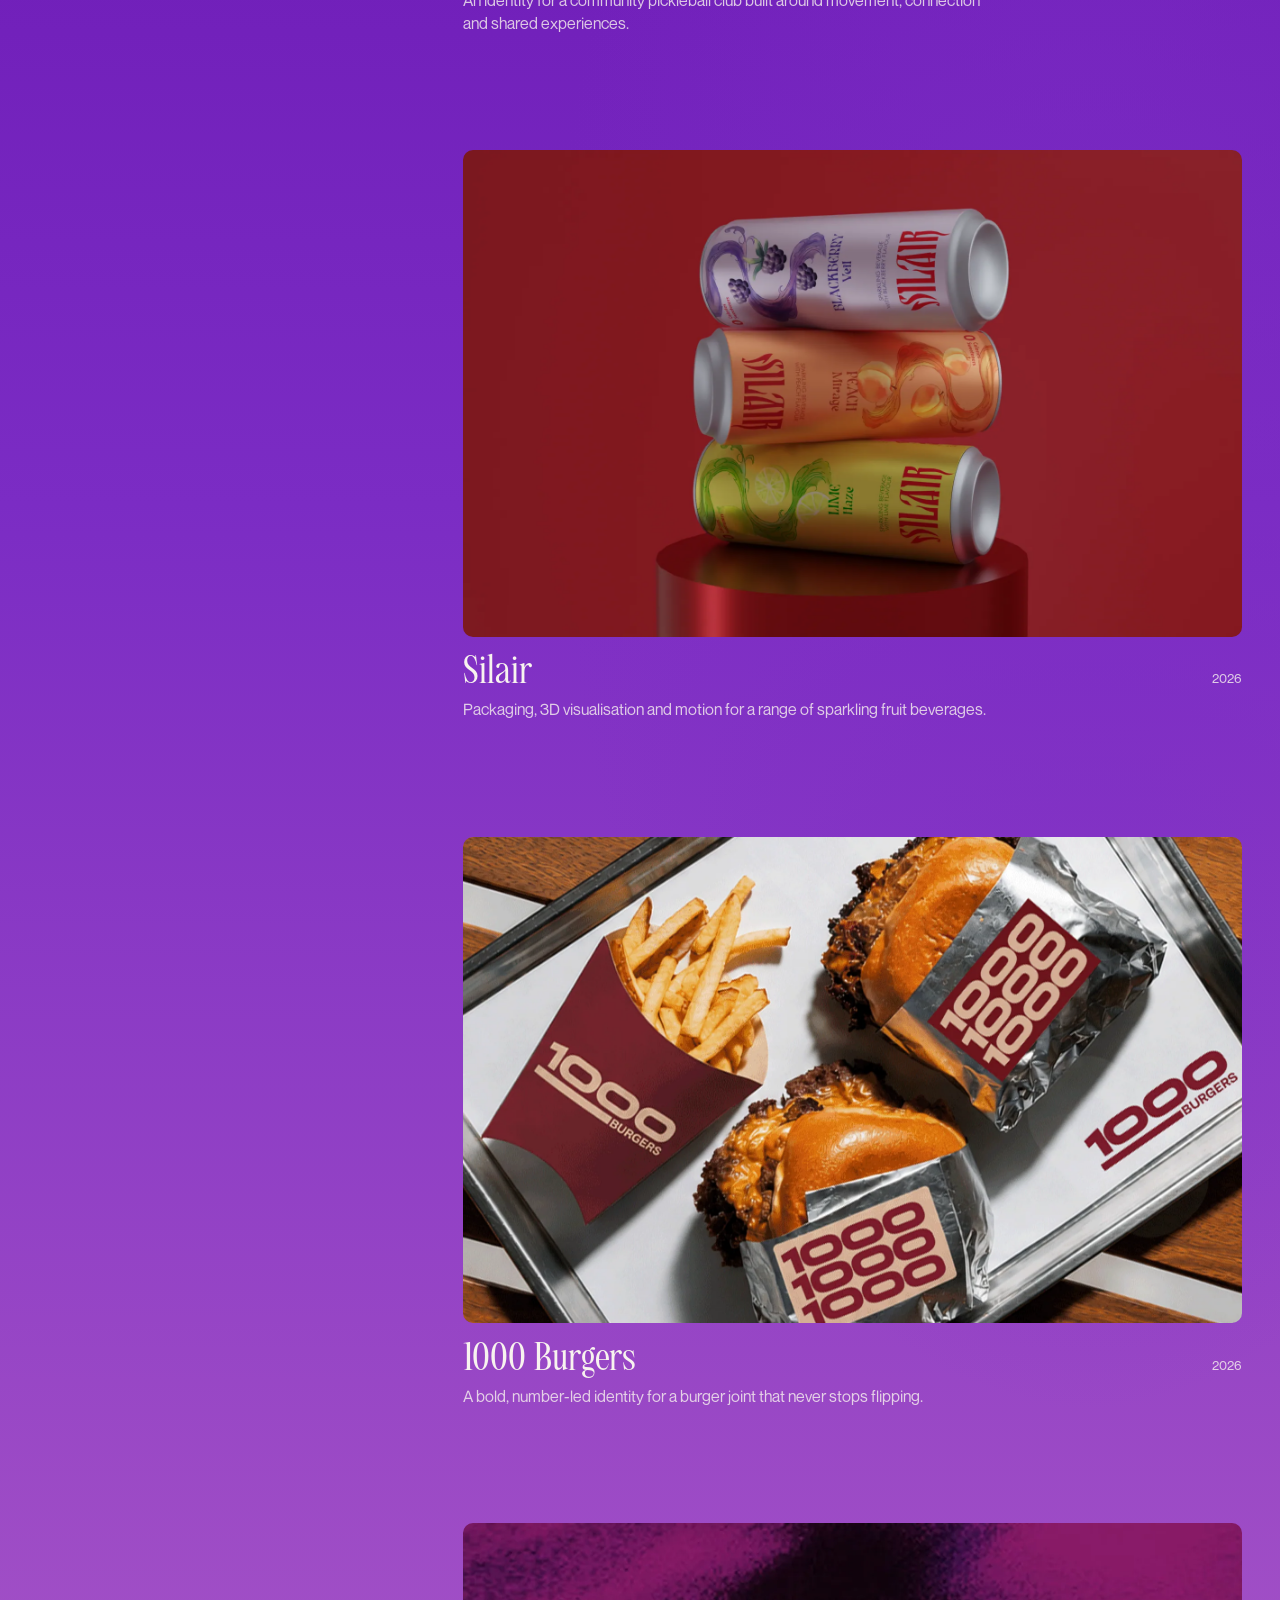
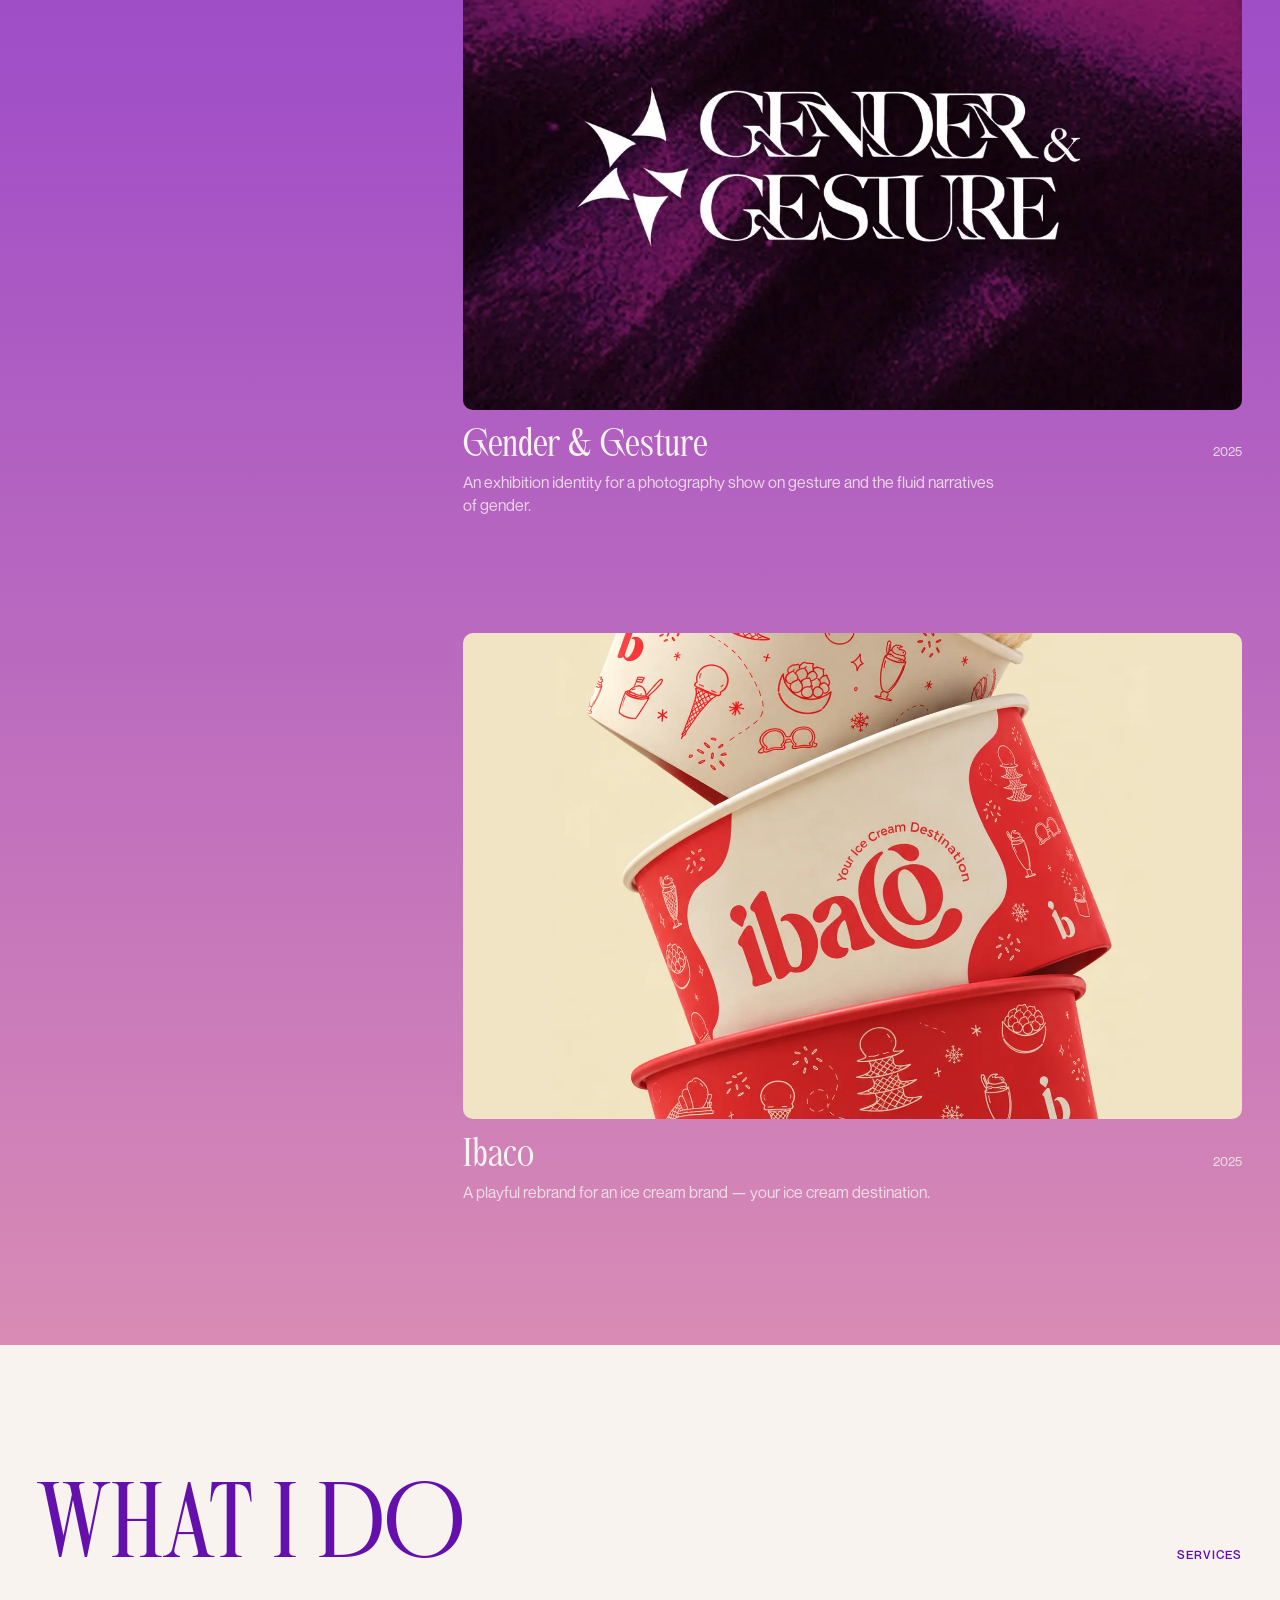
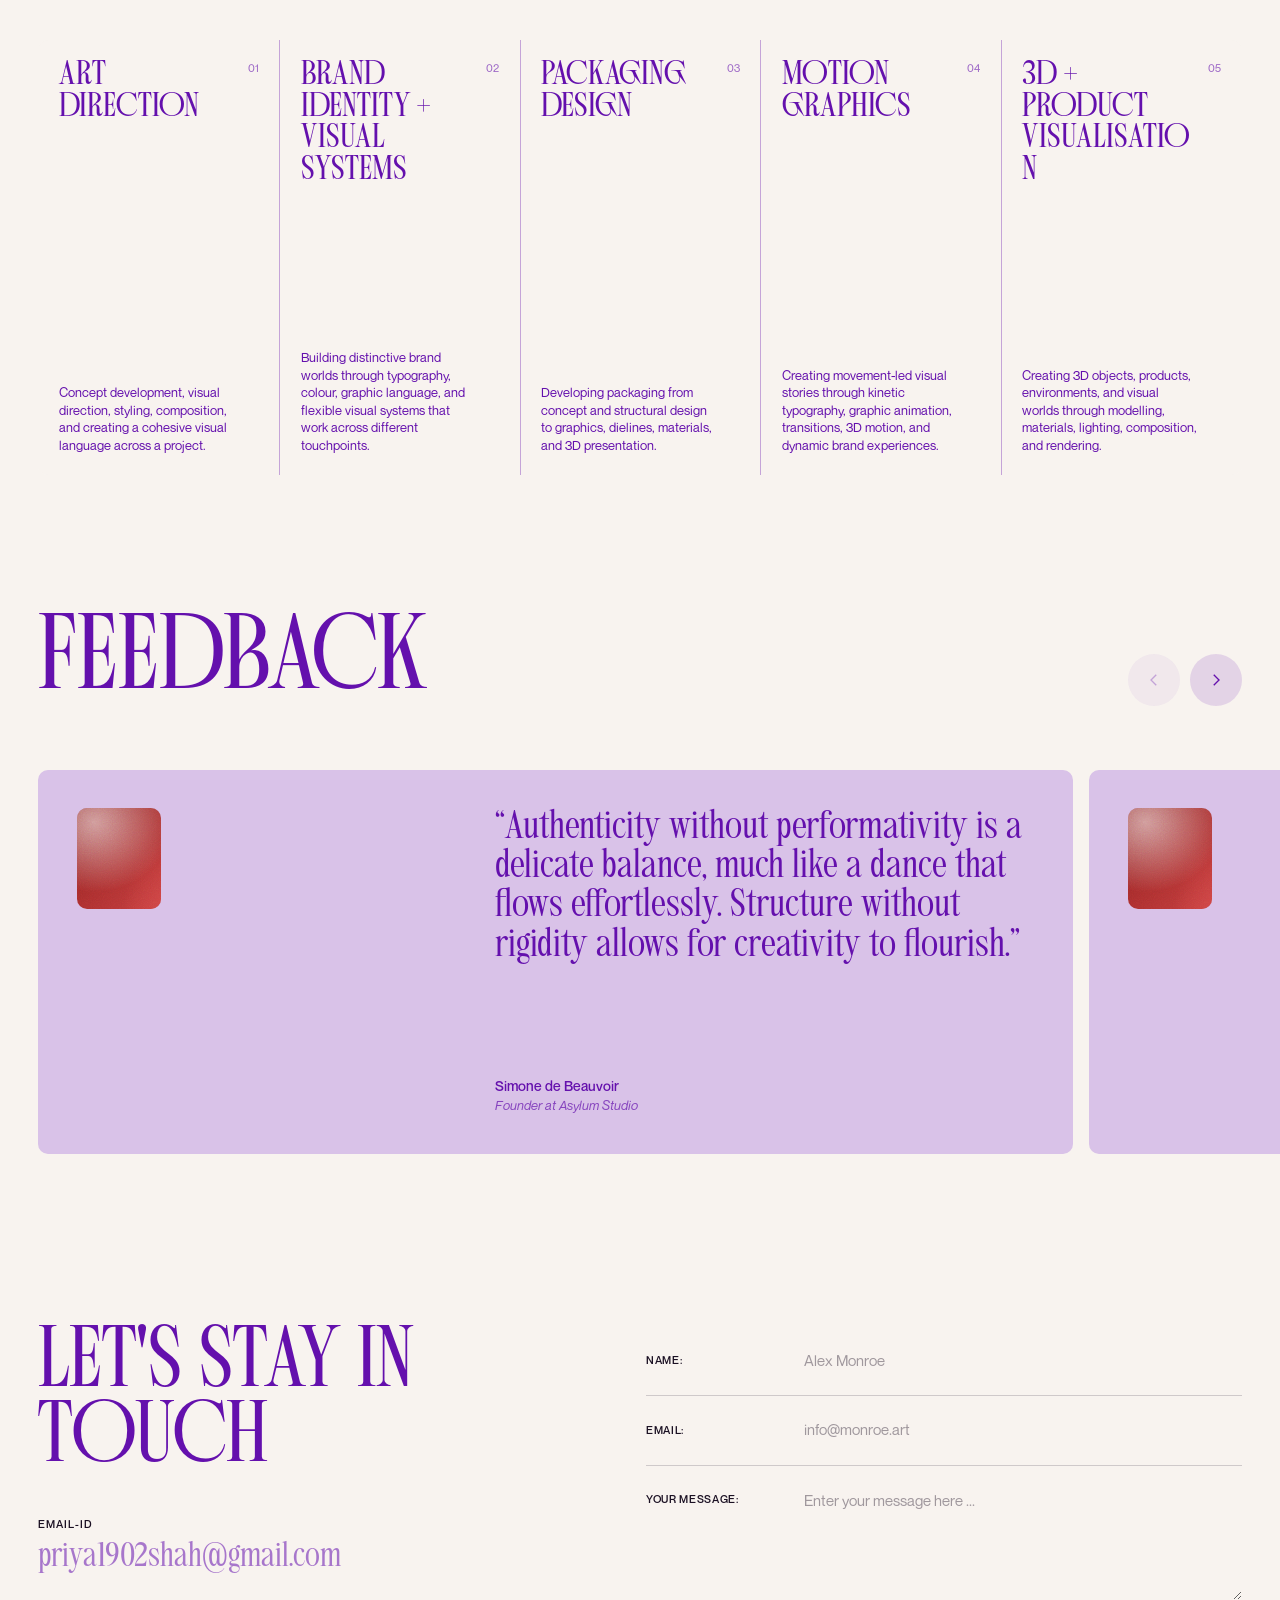
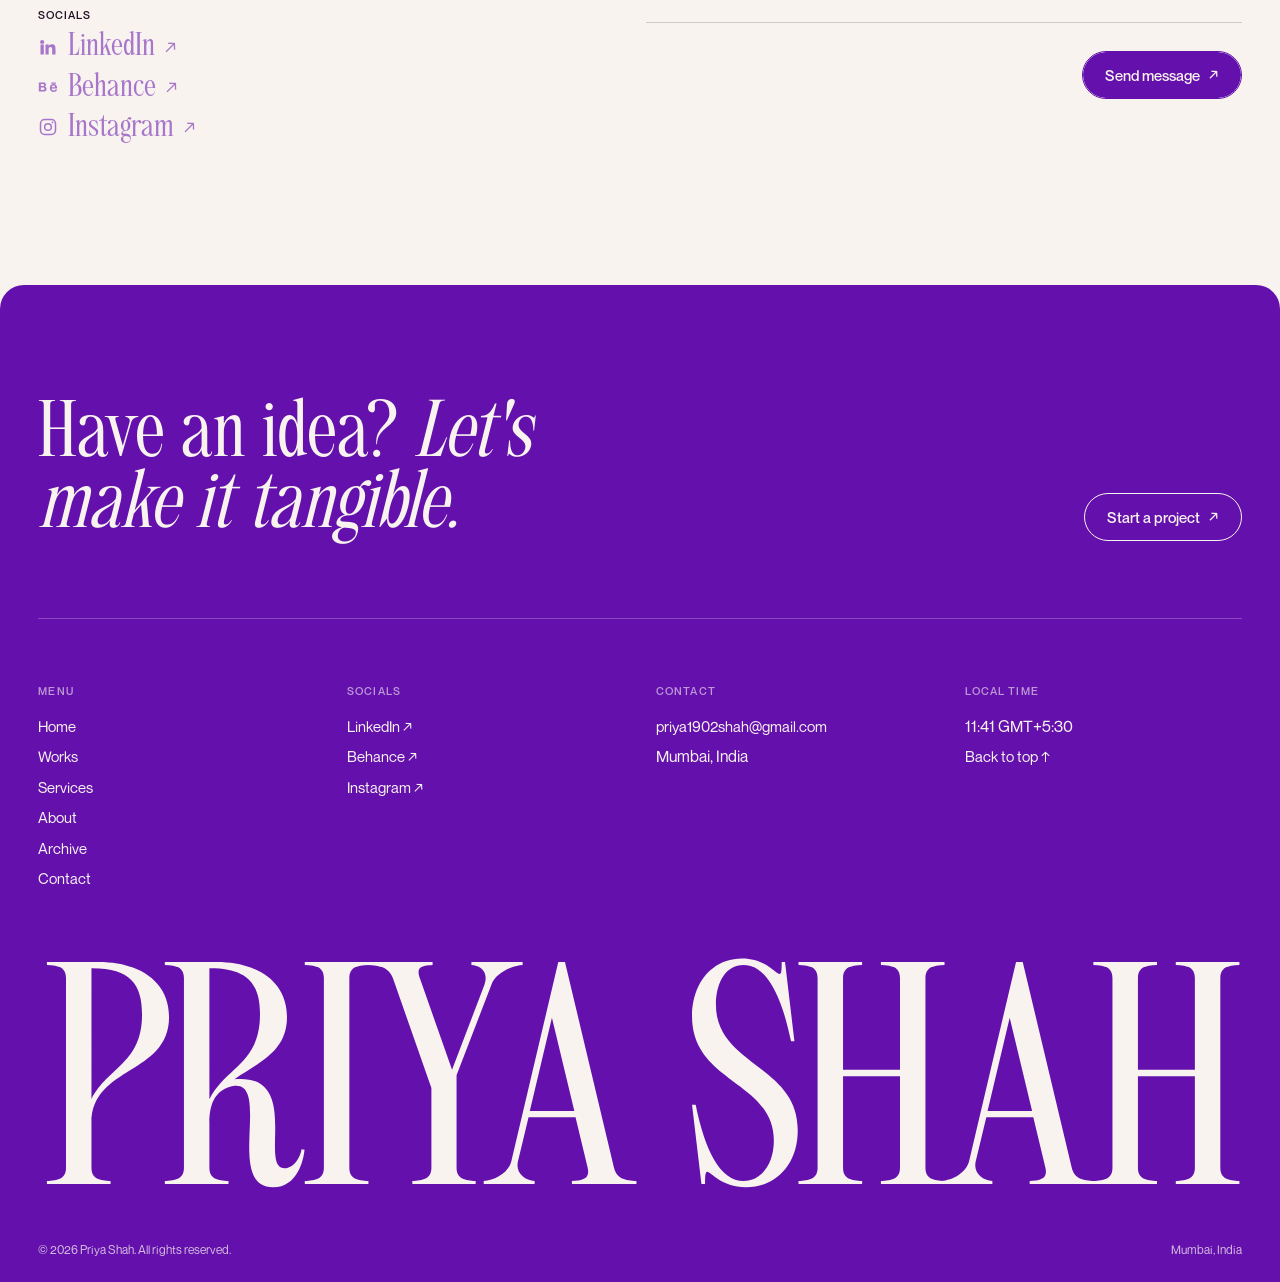
==== commit 06c26577: "Use Aglio Picasso + Neue Montreal brand fonts" ====
--- a/index.html
+++ b/index.html
@@ -6,10 +6,9 @@
   <title>Priya Shah</title>
   <meta name="description" content="">
   <link rel="icon" href="assets/media/logo.svg" type="image/svg+xml">
-  <link rel="preconnect" href="https://fonts.googleapis.com">
-  <link rel="preconnect" href="https://fonts.gstatic.com" crossorigin>
-  <!-- Fallback fonts. Add the licensed Aglio Picasso / Neue Montreal files to assets/fonts to use them instead. -->
-  <link rel="stylesheet" href="https://fonts.googleapis.com/css2?family=Instrument+Serif:ital@0;1&family=Inter+Tight:ital,wght@0,400;0,500;1,400;1,500&display=swap">
+  <link rel="preload" href="assets/fonts/AglioPicasso.woff2" as="font" type="font/woff2" crossorigin>
+  <link rel="preload" href="assets/fonts/NeueMontreal-Regular.woff2" as="font" type="font/woff2" crossorigin>
+  <link rel="stylesheet" href="assets/css/fonts.css">
   <link rel="stylesheet" href="assets/css/style.css">
 </head>
 <body data-page="home">
--- a/assets/css/fonts.css
+++ b/assets/css/fonts.css
@@ -0,0 +1,64 @@
+/* Brand fonts (from the design spec): Aglio Picasso (display) + Neue Montreal (body). */
+@font-face {
+  font-family: "Aglio Picasso";
+  src: url("../fonts/AglioPicasso.woff2") format("woff2");
+  font-weight: 400;
+  font-style: normal;
+  font-display: swap;
+}
+@font-face {
+  font-family: "Neue Montreal";
+  src: url("../fonts/NeueMontreal-Light.woff2") format("woff2");
+  font-weight: 300;
+  font-style: normal;
+  font-display: swap;
+}
+@font-face {
+  font-family: "Neue Montreal";
+  src: url("../fonts/NeueMontreal-LightItalic.woff2") format("woff2");
+  font-weight: 300;
+  font-style: italic;
+  font-display: swap;
+}
+@font-face {
+  font-family: "Neue Montreal";
+  src: url("../fonts/NeueMontreal-Regular.woff2") format("woff2");
+  font-weight: 400;
+  font-style: normal;
+  font-display: swap;
+}
+@font-face {
+  font-family: "Neue Montreal";
+  src: url("../fonts/NeueMontreal-Italic.woff2") format("woff2");
+  font-weight: 400;
+  font-style: italic;
+  font-display: swap;
+}
+@font-face {
+  font-family: "Neue Montreal";
+  src: url("../fonts/NeueMontreal-Medium.woff2") format("woff2");
+  font-weight: 500;
+  font-style: normal;
+  font-display: swap;
+}
+@font-face {
+  font-family: "Neue Montreal";
+  src: url("../fonts/NeueMontreal-MediumItalic.woff2") format("woff2");
+  font-weight: 500;
+  font-style: italic;
+  font-display: swap;
+}
+@font-face {
+  font-family: "Neue Montreal";
+  src: url("../fonts/NeueMontreal-Bold.woff2") format("woff2");
+  font-weight: 700;
+  font-style: normal;
+  font-display: swap;
+}
+@font-face {
+  font-family: "Neue Montreal";
+  src: url("../fonts/NeueMontreal-BoldItalic.woff2") format("woff2");
+  font-weight: 700;
+  font-style: italic;
+  font-display: swap;
+}
--- a/assets/css/style.css
+++ b/assets/css/style.css
@@ -315,6 +315,7 @@
 .service:hover .service-bg, .service.is-open .service-bg { opacity: 1; transform: none; }
 .service:hover, .service.is-open { color: var(--base); }
 .service h3 { margin: 0; font-family: var(--font-display); font-weight: 400; text-transform: uppercase; font-size: clamp(1.7rem, 2.6vw, 2.75rem); line-height: .95; overflow-wrap: anywhere; }
+.service h3 { padding-right: 1.75rem; }
 .service p { margin: 0; font-size: 13px; line-height: 1.35; max-width: 22ch; }
 .service-num { position: absolute; right: clamp(1rem, 1.6vw, 1.6rem); top: clamp(1rem, 1.6vw, 1.6rem); font-size: 11px; opacity: .6; }
 
